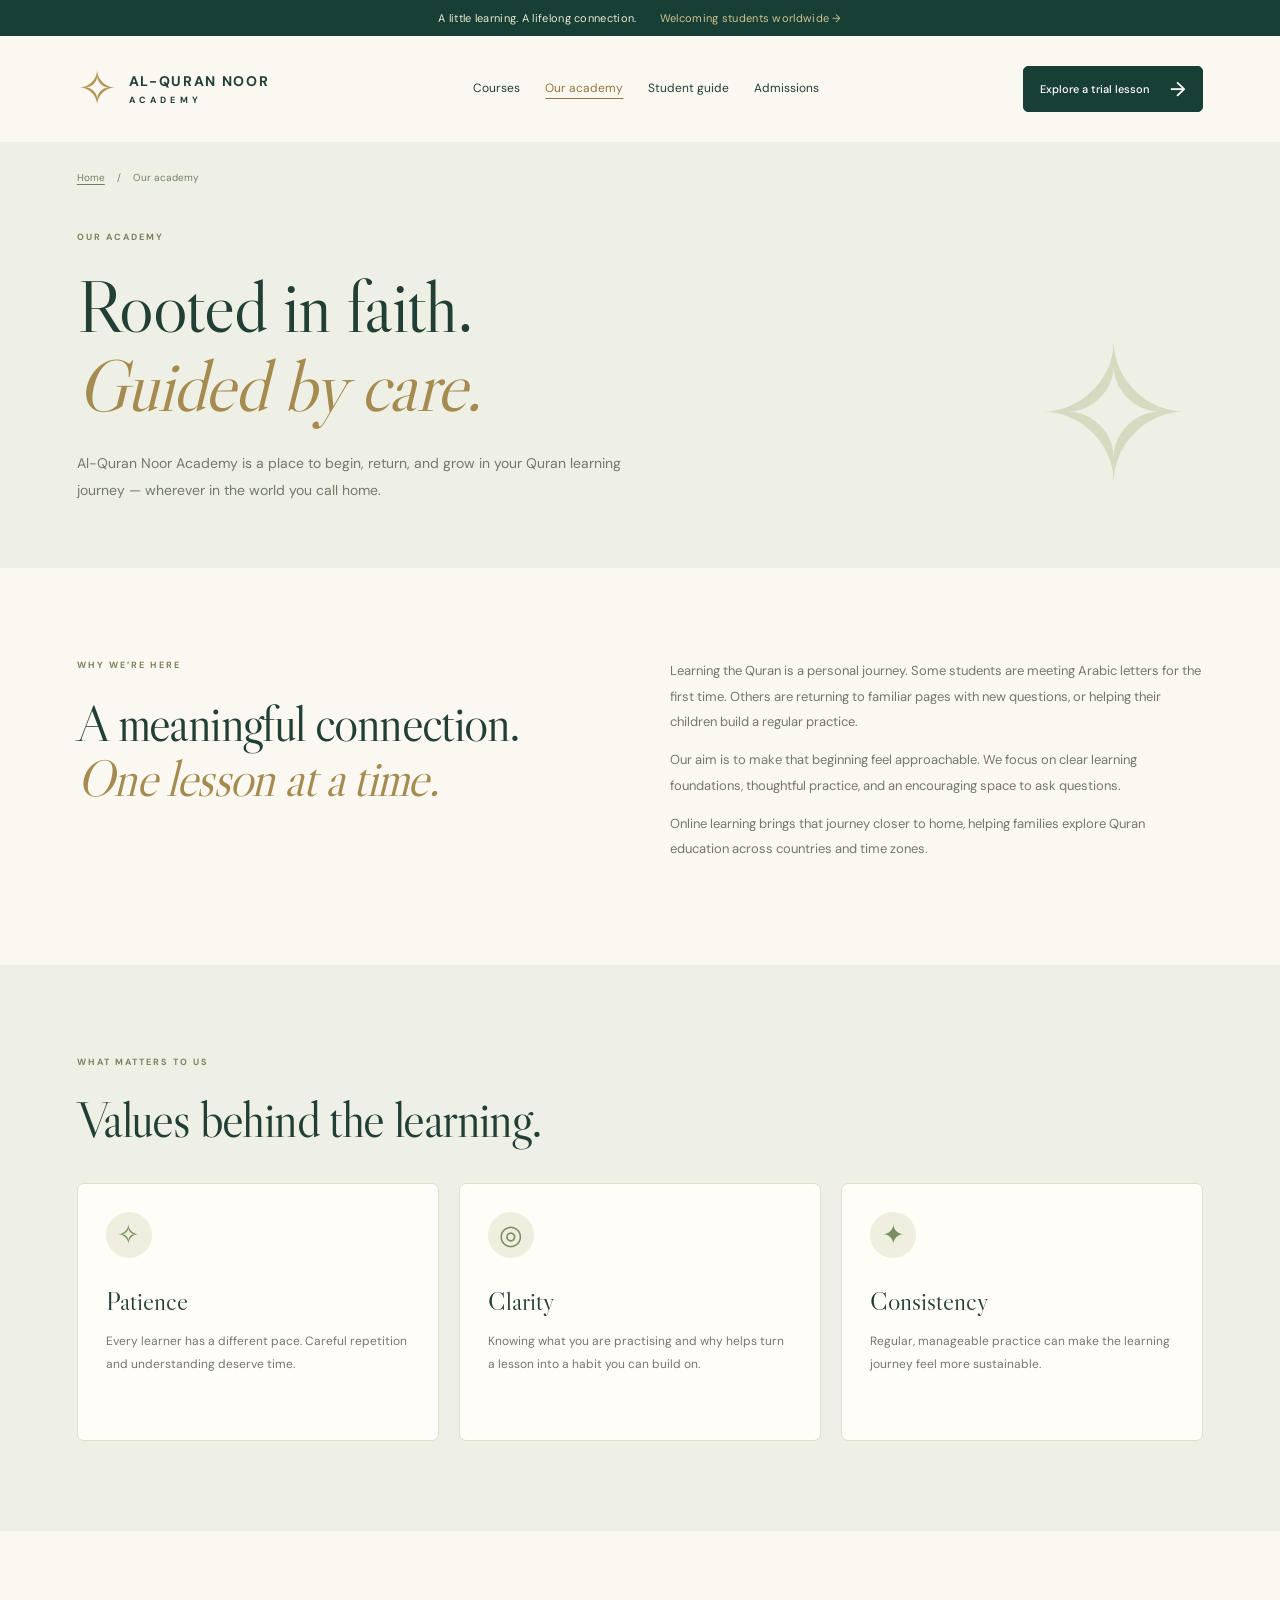
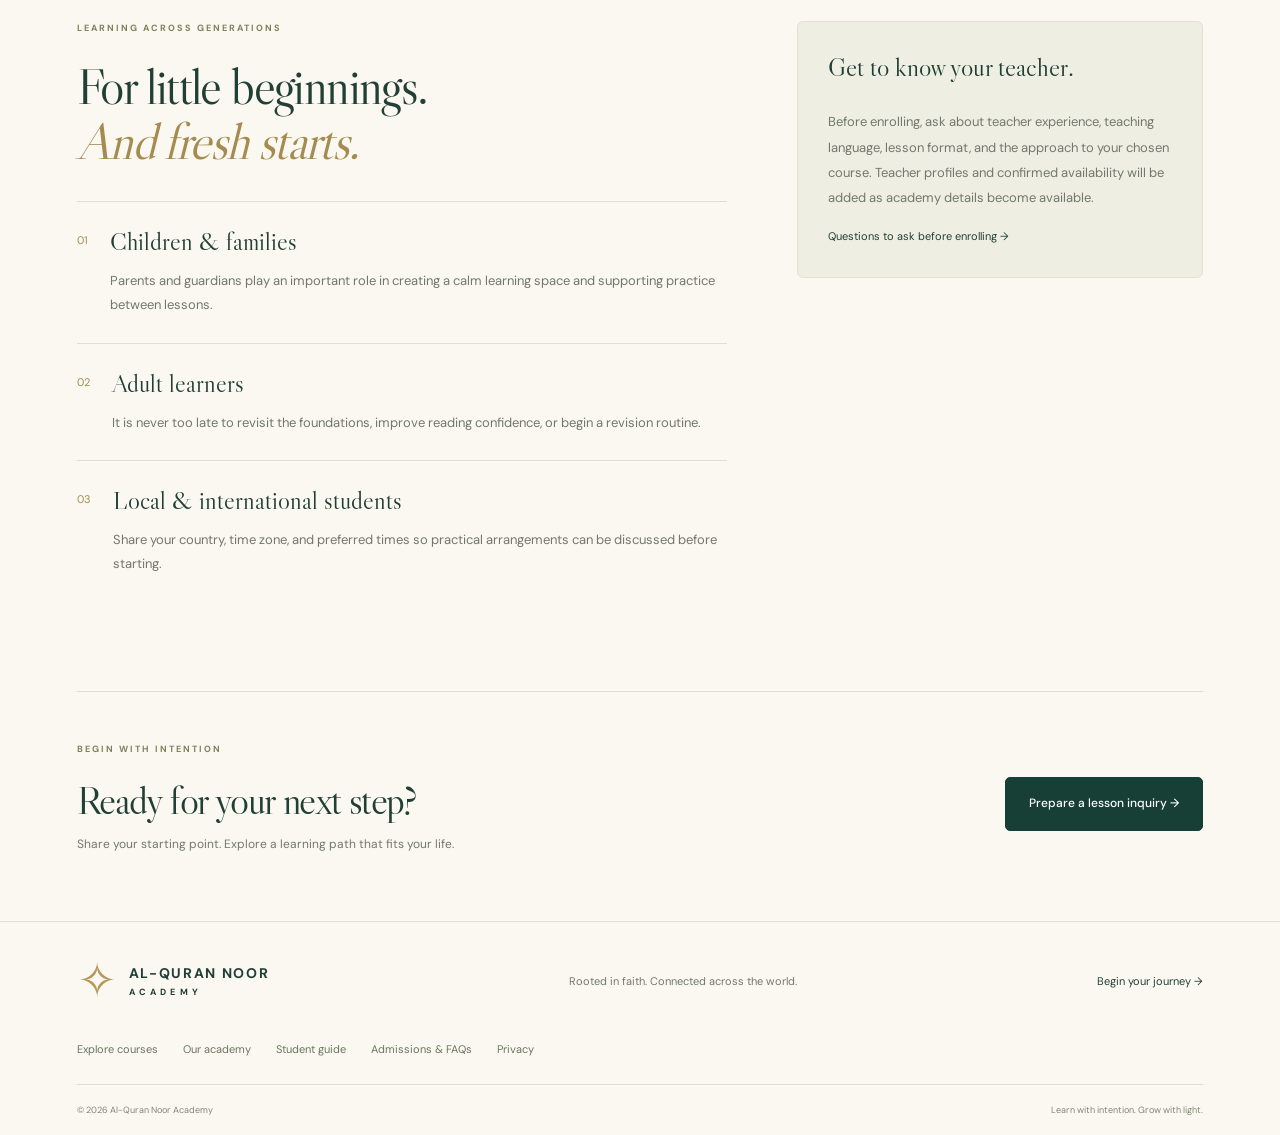
==== about.html @ 4bca0d00 "Expand academy website with course details, admissions, and student guides" ====
<!doctype html><html lang="en"><head><meta charset="utf-8"><meta name="viewport" content="width=device-width, initial-scale=1"><meta name="description" content="Learn about the purpose, values, and learning approach of Al-Quran Noor Academy for children and adult learners worldwide."><meta name="theme-color" content="#133e34"><title>About our academy | Al-Quran Noor Academy</title><link rel="icon" href="favicon.svg" type="image/svg+xml"><link rel="stylesheet" href="styles.css"><script src="app.js" defer></script></head><body><a class="skip-link" href="#main">Skip to content</a><div class="announcement">A little learning. A lifelong connection. <span>Welcoming students worldwide →</span></div><header class="header wrap"><a class="brand" href="index.html" aria-label="Al-Quran Noor Academy home"><span class="brand-icon">✧</span><span>AL-QURAN NOOR<small>ACADEMY</small></span></a><button class="menu-toggle" aria-expanded="false" aria-controls="navigation">Menu ☰</button><nav id="navigation" aria-label="Main navigation"><a href="courses.html">Courses</a><a aria-current="page" href="about.html">Our academy</a><a href="student-guide.html">Student guide</a><a href="admissions.html">Admissions</a></nav><a class="button small header-cta" href="admissions.html#trial">Explore a trial lesson <span>→</span></a></header><main id="main"><section class="page-hero"><div class="wrap"><div class="breadcrumb"><a href="index.html">Home</a><span>/</span>Our academy</div><p class="eyebrow">OUR ACADEMY</p><h1>Rooted in faith.<br><em>Guided by care.</em></h1><p class="page-intro">Al-Quran Noor Academy is a place to begin, return, and grow in your Quran learning journey — wherever in the world you call home.</p><span class="page-ornament" aria-hidden="true">✧</span></div></section><section class="wrap section about-story"><div><p class="eyebrow">WHY WE’RE HERE</p><h2>A meaningful connection.<br><em>One lesson at a time.</em></h2></div><div class="prose"><p>Learning the Quran is a personal journey. Some students are meeting Arabic letters for the first time. Others are returning to familiar pages with new questions, or helping their children build a regular practice.</p><p>Our aim is to make that beginning feel approachable. We focus on clear learning foundations, thoughtful practice, and an encouraging space to ask questions.</p><p>Online learning brings that journey closer to home, helping families explore Quran education across countries and time zones.</p></div></section><section class="soft-section"><div class="wrap section"><p class="eyebrow">WHAT MATTERS TO US</p><h2>Values behind the learning.</h2><div class="course-grid values-cards"><article class="course-card"><span class="course-icon">✧</span><h3>Patience</h3><p>Every learner has a different pace. Careful repetition and understanding deserve time.</p></article><article class="course-card"><span class="course-icon">◎</span><h3>Clarity</h3><p>Knowing what you are practising and why helps turn a lesson into a habit you can build on.</p></article><article class="course-card"><span class="course-icon">✦</span><h3>Consistency</h3><p>Regular, manageable practice can make the learning journey feel more sustainable.</p></article></div></div></section><section class="wrap section detail-layout"><div><p class="eyebrow">LEARNING ACROSS GENERATIONS</p><h2>For little beginnings.<br><em>And fresh starts.</em></h2><div class="module-list"><article class="module"><span>01</span><div><h3>Children & families</h3><p>Parents and guardians play an important role in creating a calm learning space and supporting practice between lessons.</p></div></article><article class="module"><span>02</span><div><h3>Adult learners</h3><p>It is never too late to revisit the foundations, improve reading confidence, or begin a revision routine.</p></div></article><article class="module"><span>03</span><div><h3>Local & international students</h3><p>Share your country, time zone, and preferred times so practical arrangements can be discussed before starting.</p></div></article></div></div><aside class="reading-panel"><h3>Get to know your teacher.</h3><p>Before enrolling, ask about teacher experience, teaching language, lesson format, and the approach to your chosen course. Teacher profiles and confirmed availability will be added as academy details become available.</p><a class="text-link" href="admissions.html">Questions to ask before enrolling →</a></aside></section><section class="wrap closing-cta"><div><p class="eyebrow">BEGIN WITH INTENTION</p><h2>Ready for your next step?</h2><p>Share your starting point. Explore a learning path that fits your life.</p></div><a class="button" href="admissions.html#trial">Prepare a lesson inquiry →</a></section></main><footer><div class="wrap footer-top"><a class="brand" href="index.html"><span class="brand-icon">✧</span><span>AL-QURAN NOOR<small>ACADEMY</small></span></a><p>Rooted in faith. Connected across the world.</p><a href="admissions.html#trial">Begin your journey →</a></div><div class="wrap footer-links"><a href="courses.html">Explore courses</a><a href="about.html">Our academy</a><a href="student-guide.html">Student guide</a><a href="admissions.html">Admissions & FAQs</a><a href="privacy.html">Privacy</a></div><div class="wrap footer-bottom"><span>© <span id="year">2026</span> Al-Quran Noor Academy</span><span>Learn with intention. Grow with light.</span></div></footer></body></html>
---- styles.css ----
@import url('https://fonts.googleapis.com/css2?family=DM+Sans:wght@400;500;600;700&family=Libre+Caslon+Display&display=swap');
:root{--green:#173f35;--deep:#10382e;--cream:#faf8f1;--gold:#b49759;--ink:#223f35;--muted:#72786d;--line:#dedfd3}*{box-sizing:border-box}html{scroll-behavior:smooth;scroll-padding-top:32px}body{margin:0;background:var(--cream);color:var(--ink);font-family:'DM Sans',Arial,sans-serif;font-size:14px;line-height:1.65}a{color:inherit;text-decoration:none}button,input,select,textarea{font:inherit}button,a,input,select,textarea{-webkit-tap-highlight-color:transparent}a:focus-visible,button:focus-visible,summary:focus-visible{outline:3px solid var(--gold);outline-offset:5px}.wrap{width:min(1200px,88%);margin:auto}.announcement{background:var(--green);color:#eee9d5;text-align:center;padding:9px 16px;font-size:11px;letter-spacing:.3px}.announcement span{margin-left:20px;color:#d2c390}.header{display:flex;align-items:center;justify-content:space-between;gap:25px;height:106px}.brand{display:flex;gap:10px;align-items:center;font-size:14px;letter-spacing:1.7px;font-weight:700;line-height:1.3;white-space:nowrap}.brand small{display:block;font-size:9px;letter-spacing:4.2px;margin-top:5px}.brand-icon{font-size:48px;font-weight:400;line-height:1;color:var(--gold)}nav{display:flex;gap:25px;font-size:12px}nav a:hover,.text-link:hover{color:#9c773b}.button{display:inline-flex;justify-content:space-between;align-items:center;gap:30px;background:var(--green);border:1px solid var(--green);color:white;padding:16px 23px;border-radius:5px;font-size:12px;font-weight:500;cursor:pointer;transition:background .2s,transform .2s}.button:hover{background:#2c5b49;transform:translateY(-2px)}.button span{font-size:20px;line-height:1}.button.small{font-size:11px;padding:12px 16px;gap:20px}.menu-toggle{display:none}.hero{display:grid;grid-template-columns:1.15fr 1fr;gap:55px;padding-top:48px;padding-bottom:75px;align-items:center}.eyebrow{font-size:9px;font-weight:700;letter-spacing:2px;margin:0 0 23px;color:#7e805d}.dot{display:inline-block;background:#a4af77;width:6px;height:6px;border-radius:50%;margin-right:7px}h1,h2{font-family:'Libre Caslon Display',Georgia,serif;font-weight:400;letter-spacing:-1.6px;line-height:1.08;margin:0}h1{font-size:clamp(48px,5.4vw,76px)}em{font-weight:400;color:#a58b50}h1 em,h2 em{font-style:italic}.intro{color:var(--muted);max-width:390px;margin:24px 0 28px;font-size:13px;line-height:1.9}.hero-actions{display:flex;gap:25px;align-items:center}.text-link{font-size:11px}.text-link span{margin-left:10px}.hero-note{display:flex;gap:12px;align-items:center;margin-top:35px;font-size:10px;color:var(--muted);line-height:1.8}.hero-note strong{font-weight:500;color:#58654e}.mini-icon{font-size:30px;color:#9aab7e}.hero-art{position:relative;isolation:isolate;height:540px;background:#e9eadd;border-radius:170px 170px 8px 8px;overflow:hidden;border:1px solid #dfe1d1}.art-grid{position:absolute;inset:0;background-image:linear-gradient(#a7b39b18 1px,transparent 1px),linear-gradient(90deg,#a7b39b18 1px,transparent 1px);background-size:35px 35px}.arch{position:absolute;inset:37px 37px 45px;background:radial-gradient(ellipse at 50% 35%,#f8efcc,#d3d9b7 75%);border-radius:160px 160px 0 0;border:1px solid #c0c8a5;box-shadow:0 0 0 10px #ffffff22}.sun{position:absolute;width:170px;height:170px;top:40px;left:50%;transform:translateX(-50%);border-radius:50%;background:#f8e8ac;box-shadow:0 0 60px #faf2c9}.arabic{position:absolute;top:65px;left:0;right:0;text-align:center;font:65px Georgia,serif;color:#536c43}.arabic-caption{position:absolute;top:163px;left:0;right:0;font-size:6px;letter-spacing:1.7px;text-align:center;color:#687454}.quran{position:absolute;bottom:8px;width:115%;left:-7.5%;z-index:2;filter:drop-shadow(0 16px 10px #3a48331f)}.pedestal{position:absolute;bottom:0;height:50px;left:15%;right:15%;border-radius:50% 50% 0 0;background:#b6bd92}.art-star{position:absolute;color:#8a9d71;font-size:49px}.star-one{top:48px;right:28px}.star-two{top:212px;left:13px;font-size:30px}.art-label{position:absolute;right:0;bottom:90px;padding:15px 22px;background:#faf8f1ed;box-shadow:0 6px 20px #29422e0a;font-size:10px;line-height:1.8;z-index:3}.art-label span{float:left;font-size:27px;margin-right:14px;color:#a18d53}.art-label strong{font-weight:500}.art-bottom{position:absolute;bottom:16px;left:25px;right:25px;font-size:6px;letter-spacing:1.2px;display:flex;justify-content:space-between;color:#7a866a}.values-strip{border-top:1px solid var(--line);border-bottom:1px solid var(--line);background:#f1f2e8}.values-strip .wrap{display:flex;justify-content:space-between;padding:20px 0;color:#647159;font-size:11px}.section{padding-top:90px;padding-bottom:90px}h2{font-size:clamp(38px,4vw,54px)}.section-heading{display:flex;justify-content:space-between;align-items:end;margin-bottom:36px}.section-heading>p{color:var(--muted);font-size:12px;margin-bottom:5px}.course-grid{display:grid;grid-template-columns:repeat(3,1fr);gap:20px}.course-card{border:1px solid var(--line);border-radius:7px;padding:28px;background:#fffdf7}.course-top{display:flex;justify-content:space-between;align-items:center;gap:8px}.course-icon{width:46px;height:46px;background:#eeefdf;color:#7a8e61;border-radius:50%;display:grid;place-items:center;font:27px Georgia,serif}.pill{font-size:7px;letter-spacing:1.2px;color:#87906e}h3{font-family:'Libre Caslon Display',Georgia,serif;font-size:26px;font-weight:400;line-height:1.2}.course-card h3{margin:28px 0 13px}.course-card>p{color:var(--muted);font-size:12px;line-height:1.9;min-height:70px}.course-bottom{border-top:1px solid var(--line);margin-top:25px;padding-top:18px;display:flex;justify-content:space-between;align-items:center;font-size:10px}.course-bottom a{display:grid;place-items:center;width:30px;height:30px;border:1px solid #d5d9c6;border-radius:50%;font-size:18px}.featured{background:var(--green);color:#fff9e7;border-color:var(--green)}.featured .course-icon{background:#ffffff12;color:#e1d198}.featured .pill,.featured>p{color:#bdcabc}.featured .course-bottom{border-color:#ffffff25}.featured .course-bottom a{border-color:#ffffff40}.approach{background:#eff0e5;padding:72px 0}.approach-grid{display:grid;grid-template-columns:1fr 1fr;gap:100px;align-items:center}.quote-art{background:#dfe4cd;min-height:470px;border-radius:160px 160px 5px 5px;text-align:center;padding:40px 20px;position:relative;border:1px solid #d0d7bd}.quote-star{font-size:55px;color:#8f9e71}.quote-art p{font:44px/1.15 'Libre Caslon Display',Georgia,serif;margin:23px 0}.quote-art em{color:#7c8d5a}.quote-rule{display:block;height:30px;width:1px;background:#9da97f;margin:20px auto}.quote-art small{font-size:8px;letter-spacing:2px;color:#7d8c63}.body-copy{color:var(--muted);font-size:12px;margin:25px 0}.approach-item{display:flex;gap:18px;margin-top:22px}.approach-item>span{font-size:10px;color:#a39461;padding-top:5px}.approach-item h3{font-size:21px;margin:0 0 6px}.approach-item p{font-size:11px;color:var(--muted);margin:0}.center-heading{text-align:center}.steps{display:grid;grid-template-columns:repeat(3,1fr);gap:60px;margin-top:50px;text-align:center}.steps article>span{display:inline-grid;place-items:center;border:1px solid #d8dbc8;background:#f0f1e4;border-radius:50%;width:45px;height:45px;font-size:11px;color:#82916b}.steps h3{font-size:25px;margin:20px 0 12px}.steps p{font-size:12px;color:var(--muted);max-width:270px;margin:auto}.trial-section{background:var(--deep);color:#f6f0db;padding:75px 0}.trial-grid{display:grid;grid-template-columns:1fr 1.1fr;gap:80px;align-items:center}.trial-grid .eyebrow{color:#b6c298}.trial-grid h2{font-size:64px}.trial-grid h2 em{color:#c4b47d}.trial-grid>div>p:not(.eyebrow){font-size:12px;color:#c0cbb8;margin-top:25px}.trial-decoration{font-size:30px;color:#b8ae74;display:flex;gap:30px;align-items:center;margin-top:20px}.trial-decoration span{font:90px Georgia,serif;color:#e0e4c7}form{background:#faf8f1;color:var(--ink);padding:30px;border-radius:7px}form h3{font-size:29px;margin:0 0 6px}.form-intro{font-size:10px;color:var(--muted);margin:0 0 22px}.form-row{display:grid;grid-template-columns:1fr 1fr;gap:14px}label{display:block;font-size:10px;font-weight:500;margin-bottom:15px}input,select,textarea{display:block;width:100%;margin-top:6px;border:1px solid #dcded1;border-radius:4px;background:#fffef9;color:var(--ink);padding:11px;font-size:11px;min-width:0}input:focus,select:focus,textarea:focus{outline:2px solid #a1b184;outline-offset:1px}textarea{resize:vertical}form>.button{width:100%}.form-note{font-size:9px;color:#798070;line-height:1.6;margin-bottom:0}#inquiry-result{border-top:1px solid var(--line);margin-top:20px;padding-top:12px}#inquiry-result p{font-size:11px}.result-actions{display:flex;gap:10px;margin-top:12px}.result-actions button{background:#e5e9d7;border:1px solid #c6cfb2;border-radius:4px;padding:8px 12px;color:var(--green);cursor:pointer;font-size:11px}.faq-grid{display:grid;grid-template-columns:1fr 1.3fr;gap:80px}.faq-list details{border-bottom:1px solid var(--line);padding:19px 0}.faq-list details:first-child{padding-top:0}summary{cursor:pointer;font-size:13px;list-style:none;display:flex;justify-content:space-between;gap:15px}summary::after{content:'+';color:#8c976f;font-size:18px}details[open] summary::after{content:'−'}summary::-webkit-details-marker{display:none}.faq-list p{font-size:12px;color:var(--muted);max-width:520px;margin:12px 0 0}footer{border-top:1px solid var(--line)}.footer-top{display:flex;justify-content:space-between;align-items:center;padding-top:35px;padding-bottom:35px}.footer-top p{color:var(--muted);font-size:11px}.footer-top>a:last-child{font-size:11px}.footer-bottom{border-top:1px solid var(--line);display:flex;justify-content:space-between;padding-top:18px;padding-bottom:18px;font-size:9px;color:#818674}@media(min-width:1500px){.hero{gap:100px}}@media(max-width:1000px){nav{gap:14px}.header-cta{display:none}.hero{gap:30px}.hero-art{height:480px}.hero-actions{gap:15px}.hero-actions .button{padding:14px;gap:15px}.approach-grid,.trial-grid,.faq-grid{gap:45px}.course-card{padding:22px}.pill{font-size:6px}.trial-grid h2{font-size:55px}.footer-top p{max-width:180px;text-align:center}}@media(max-width:700px){.wrap{width:88%}.announcement{font-size:9px}.announcement span{display:none}.header{height:85px;position:relative}.brand{font-size:12px}.brand-icon{font-size:38px}.menu-toggle{display:block;background:transparent;border:1px solid #ced4bd;border-radius:4px;color:var(--green);padding:7px 10px;font-size:11px}nav{display:none;position:absolute;top:76px;left:0;right:0;z-index:5;background:var(--cream);padding:20px;box-shadow:0 10px 20px #173f3515;border:1px solid var(--line);border-radius:5px}nav.open{display:flex;flex-direction:column;gap:18px}.hero{grid-template-columns:1fr;padding-top:25px;padding-bottom:40px;gap:35px}h1{font-size:55px}.eyebrow{font-size:8px;margin-bottom:19px}.intro{font-size:12px}.hero-art{height:460px;width:min(100%,420px);justify-self:center}.hero-note{margin-top:25px}.hero-actions{gap:20px}.hero-actions .button{font-size:10px;padding:15px}.text-link{font-size:10px}.values-strip .wrap{display:grid;grid-template-columns:1fr 1fr;gap:14px;font-size:9px;padding:20px 0}.section{padding-top:55px;padding-bottom:55px}.section-heading{display:block}.section-heading>p{margin-top:20px}.course-grid{grid-template-columns:1fr;gap:16px}.course-card{padding:25px}.pill{font-size:8px}.course-card h3{margin-top:20px}.course-card>p{min-height:0}.course-bottom{margin-top:20px}.approach{padding:45px 0}.approach-grid,.trial-grid,.faq-grid{grid-template-columns:1fr;gap:35px}.quote-art{min-height:390px;max-width:420px;width:100%;margin:auto;padding:28px 15px}.quote-art p{font-size:40px;margin:15px 0}.quote-star{font-size:40px}.steps{grid-template-columns:1fr;gap:35px;margin-top:35px}.steps h3{margin:12px 0 8px}.steps p{max-width:300px}.trial-section{padding:50px 0}.trial-grid h2{font-size:54px}.trial-decoration{display:none}form{padding:24px}.form-row{grid-template-columns:1fr;gap:0}.faq-grid h2{font-size:43px}.footer-top{align-items:start;gap:20px;flex-wrap:wrap}.footer-top p{display:none}.footer-bottom{gap:15px;font-size:8px}.hero-art .arch{inset:30px 30px 40px}.arabic-caption{font-size:5px}.art-bottom{font-size:5px}.art-label{bottom:70px}h2{font-size:43px}}@media(prefers-reduced-motion:reduce){html{scroll-behavior:auto}*{transition:none!important}}
/* Explore pages */
[aria-current=page]{color:#94773e;text-decoration:underline;text-underline-offset:6px}.skip-link{position:absolute;left:12px;top:-100px;z-index:20;background:var(--green);color:white;padding:12px}.skip-link:focus{top:12px}.page-hero{background:#eff0e5;padding:28px 0 65px;position:relative;overflow:hidden}.page-hero .wrap{position:relative}.breadcrumb{display:flex;gap:12px;color:#728066;font-size:10px;margin-bottom:43px}.breadcrumb a{text-decoration:underline;text-underline-offset:3px}.page-hero h1{font-size:clamp(48px,5.7vw,76px);max-width:900px}.page-intro{max-width:590px;color:var(--muted);font-size:14px;line-height:1.9;margin:25px 0 0}.page-ornament{position:absolute;right:10px;top:90px;font-size:190px;color:#b3bc9270;pointer-events:none}.explore-card{display:block;padding:30px;background:#eeefe3;border-radius:6px;border:1px solid #e0e2d3;transition:transform .2s,border-color .2s}.explore-card:hover{transform:translateY(-4px);border-color:#a7b48d}.explore-card h3{margin:20px 0 12px}.explore-card p{font-size:12px;color:var(--muted);margin-bottom:24px}.footer-links{display:flex;flex-wrap:wrap;gap:25px;padding-bottom:25px;font-size:11px;color:#69765d}.reading-panel{background:#eeefe2;padding:30px;border:1px solid #e0e3d3;border-radius:6px;margin-top:40px}.reading-panel h2{font-size:40px}.reading-panel h3{margin-top:0}.reading-panel p,.prose p{color:var(--muted);line-height:1.95;font-size:13px}.closing-cta{border-top:1px solid var(--line);display:flex;justify-content:space-between;gap:30px;align-items:center;padding-top:50px;padding-bottom:55px}.closing-cta h2{font-size:40px}.closing-cta p:not(.eyebrow){font-size:12px;color:var(--muted)}.closing-cta .button{flex-shrink:0}.detail-layout{display:grid;grid-template-columns:1.6fr 1fr;gap:70px;align-items:start}.module-list{margin-top:32px}.module{display:flex;gap:22px;border-top:1px solid var(--line);padding:25px 0}.module>span{font-size:11px;color:#a48c53;padding-top:4px}.module h3{font-size:25px;margin:0 0 12px}.module p{font-size:13px;color:var(--muted);line-height:1.85;margin:0}.course-sidebar{background:var(--green);color:#f8f3e1;padding:30px;border-radius:7px}.course-sidebar .course-icon{background:#ffffff15;color:#d4c48c}.course-sidebar h4{font-size:10px;text-transform:uppercase;letter-spacing:1.5px;color:#c6cda9;margin:26px 0 8px}.course-sidebar p{font-size:12px;color:#ced6c5;line-height:1.9}.course-sidebar .button{background:#e3dab7;color:var(--green);border-color:#e3dab7;width:100%;margin:20px 0;justify-content:center;gap:8px}.course-sidebar .text-link{display:block;text-align:center}.content-note{font-size:11px;color:var(--muted);margin-top:25px}.related-course{border-top:1px solid var(--line);padding-top:30px;padding-bottom:40px}.related-course h3{margin:10px 0}.about-story{display:grid;grid-template-columns:1fr 1fr;gap:60px}.about-story .prose p:first-child{margin-top:0}.soft-section{background:#eff0e5}.values-cards{margin-top:35px}.detail-layout>.reading-panel{margin-top:0}.guide-layout{display:grid;grid-template-columns:240px 1fr;gap:70px;align-items:start}.guide-nav{position:sticky;top:30px;border:1px solid var(--line);padding:25px;border-radius:6px}.guide-nav a{display:block;padding:12px 0;border-top:1px solid var(--line);font-size:11px}.guide-content article{margin-bottom:55px;scroll-margin-top:35px}.guide-content h2{font-size:42px;margin-bottom:25px}.guide-content p,.editorial-list{font-size:13px;color:var(--muted);line-height:1.95}.editorial-list{padding-left:20px}.editorial-list li{padding:7px 0}.tip{background:#eeefe2;border-left:3px solid #a4b181;padding:20px 24px;margin-top:25px}.tip strong{font-weight:500;font-size:13px}.tip p{margin:8px 0 0}.lesson-checklist{border:1px solid var(--line);border-radius:6px;padding:10px 22px;margin-top:25px}.lesson-checklist label{display:flex;align-items:center;gap:12px;font-size:12px;font-weight:400;margin:0;padding:14px 0;border-bottom:1px solid var(--line);cursor:pointer}.lesson-checklist label:last-child{border-bottom:0}.lesson-checklist input{width:17px;height:17px;margin:0;accent-color:var(--green);flex-shrink:0}.two-columns{display:grid;grid-template-columns:1fr 1fr;gap:25px;font-size:12px;color:var(--muted)}.two-columns ul{padding-left:20px;margin:0}.two-columns li{margin:12px 0}.narrow{max-width:790px}.prose h3{margin-top:35px}.steps .text-link{display:inline-block;margin-top:15px}@media(max-width:1000px){.detail-layout{gap:35px}.guide-layout{grid-template-columns:200px 1fr;gap:35px}.page-ornament{font-size:130px;right:0;opacity:.5}.page-intro{max-width:75%}}@media(max-width:700px){.page-hero{padding-bottom:40px}.breadcrumb{margin-bottom:30px}.page-hero h1{font-size:49px}.page-intro{max-width:100%;font-size:12px}.page-ornament{display:none}.detail-layout,.about-story,.guide-layout{grid-template-columns:1fr;gap:30px}.course-sidebar{order:-1}.closing-cta{display:block;padding-top:35px;padding-bottom:40px}.closing-cta h2{font-size:35px}.closing-cta .button{margin-top:15px}.guide-nav{position:static}.guide-content h2{font-size:37px}.two-columns{grid-template-columns:1fr;gap:0}.reading-panel{padding:23px}.reading-panel h2{font-size:35px}.footer-links{gap:13px 20px;font-size:10px}.guide-content article{margin-bottom:40px}}
.course-bottom a.text-link{display:inline-block;width:auto;height:auto;border:0;border-radius:0;font-size:11px;line-height:1.7}.course-bottom a.text-link:hover{text-decoration:underline;text-underline-offset:4px}
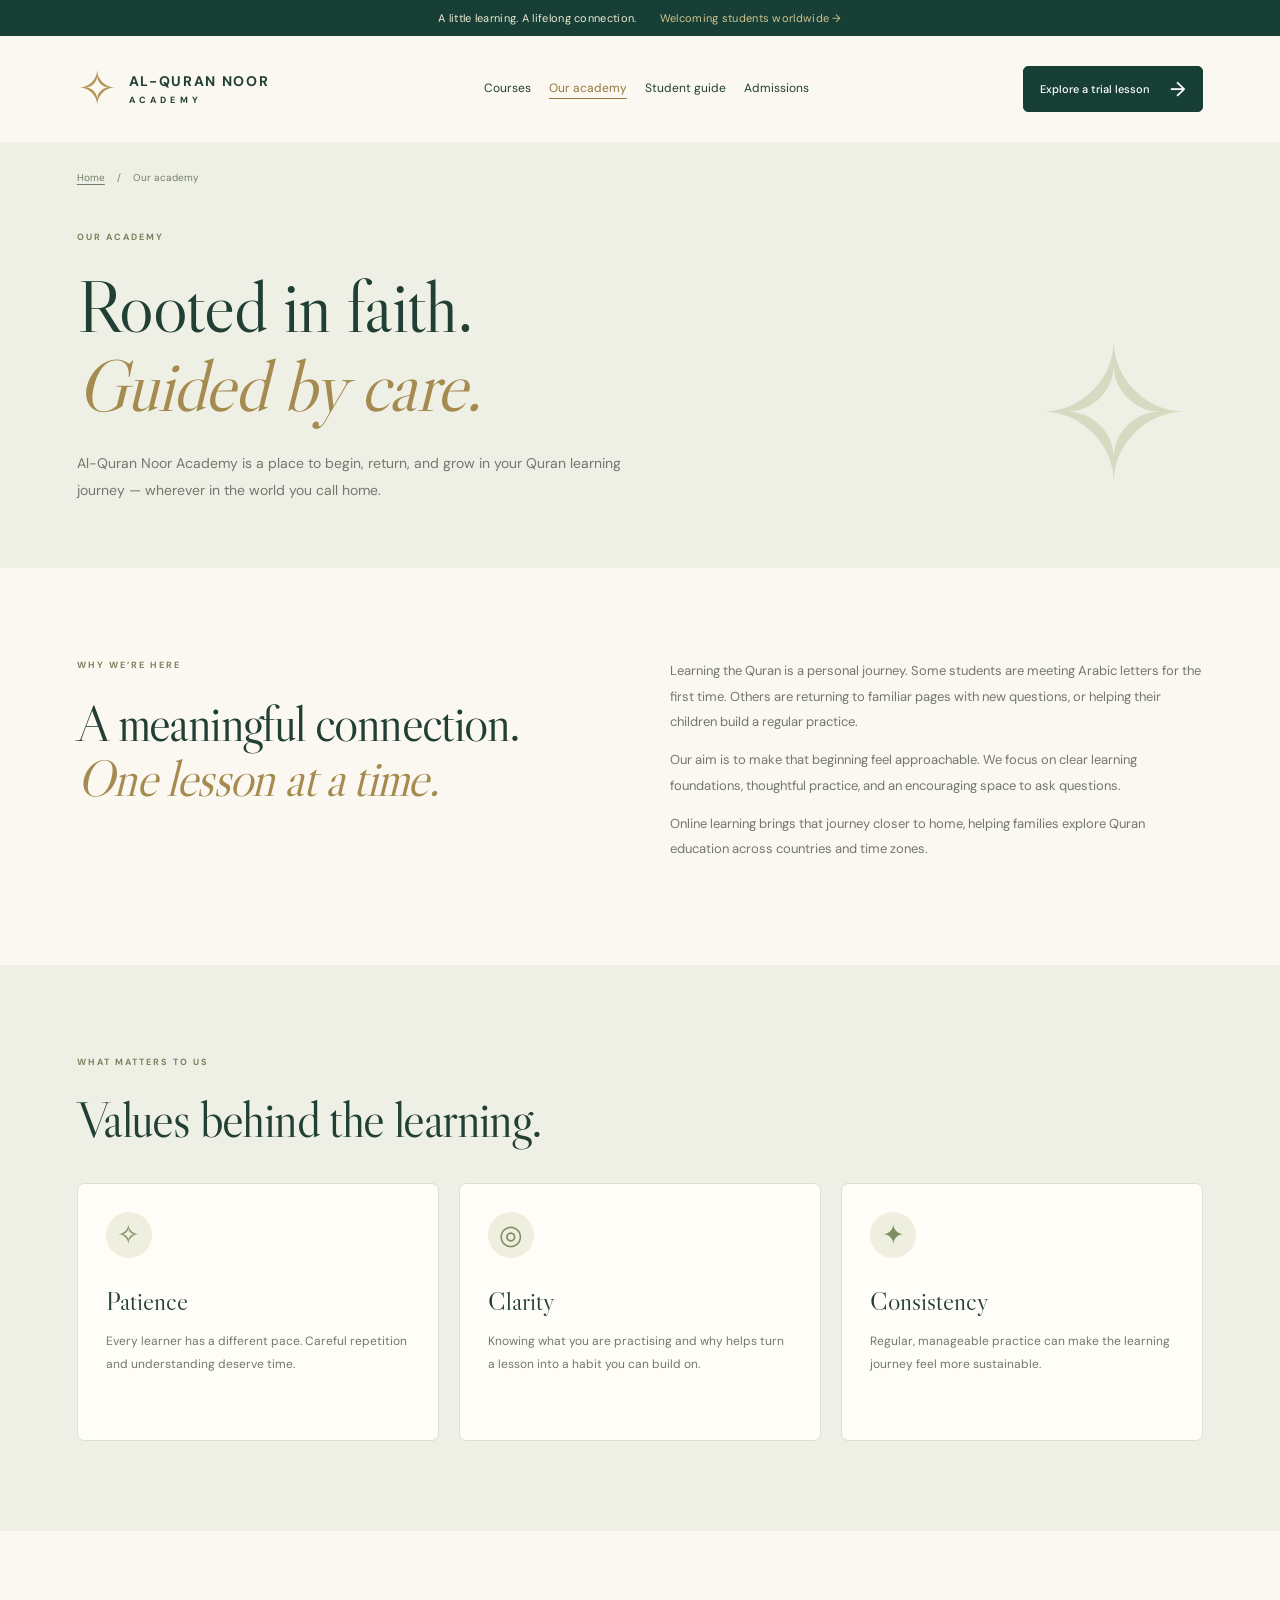
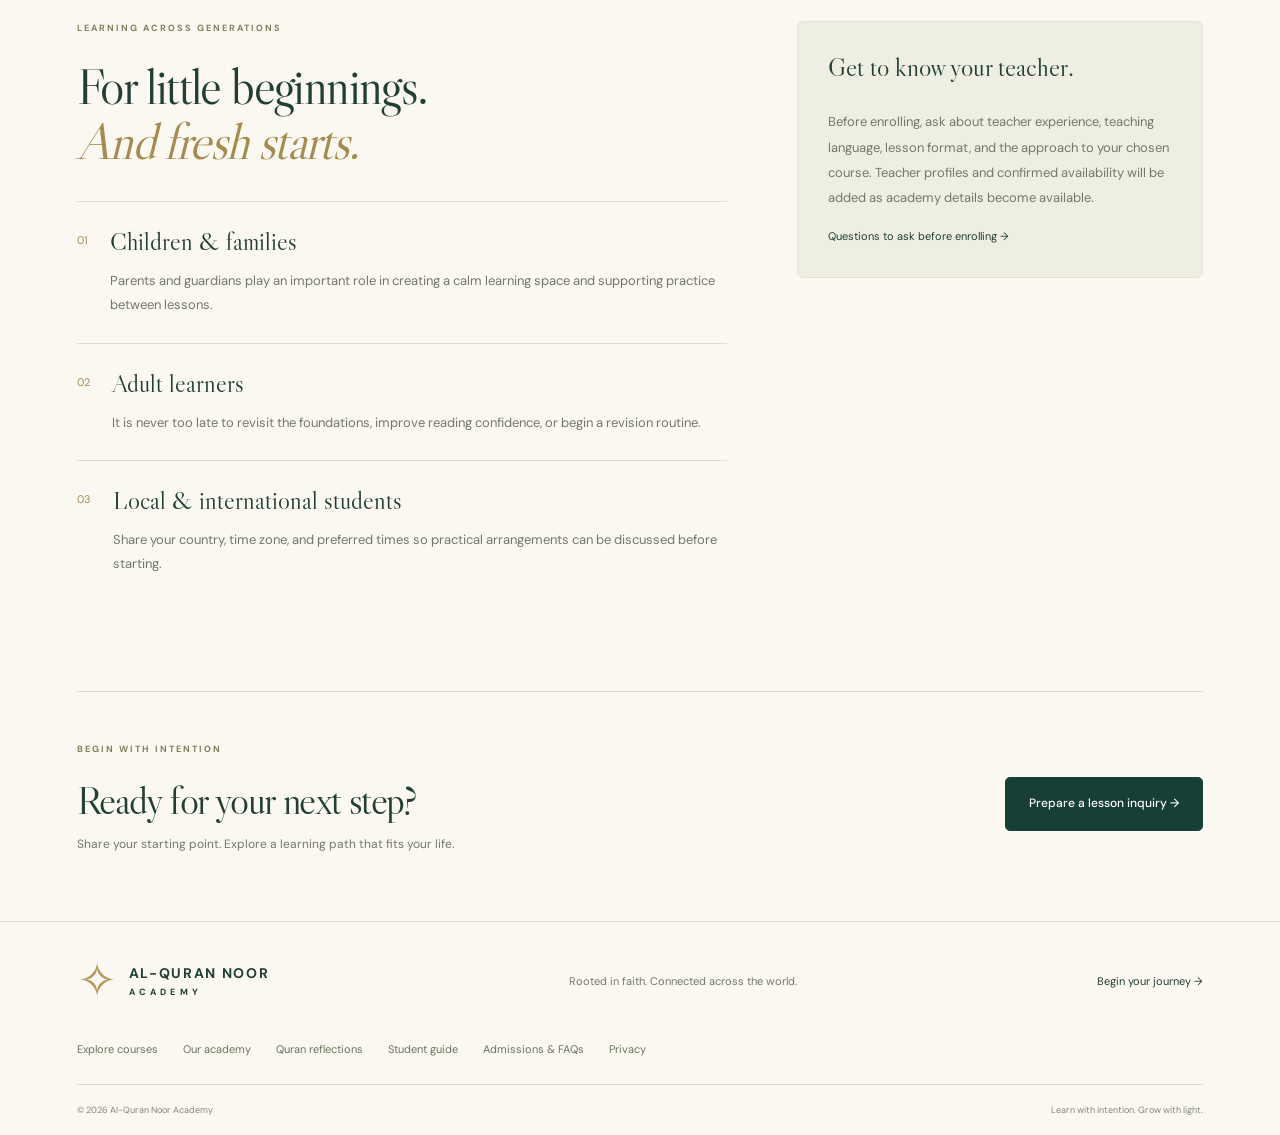
==== commit b5fb7d7b: "Make Quran reflections discoverable and refresh cached assets" ====
--- a/about.html
+++ b/about.html
@@ -1 +1 @@
-<!doctype html><html lang="en"><head><meta charset="utf-8"><meta name="viewport" content="width=device-width, initial-scale=1"><meta name="description" content="Learn about the purpose, values, and learning approach of Al-Quran Noor Academy for children and adult learners worldwide."><meta name="theme-color" content="#133e34"><title>About our academy | Al-Quran Noor Academy</title><link rel="icon" href="favicon.svg" type="image/svg+xml"><link rel="stylesheet" href="styles.css"><script src="app.js" defer></script></head><body><a class="skip-link" href="#main">Skip to content</a><div class="announcement">A little learning. A lifelong connection. <span>Welcoming students worldwide →</span></div><header class="header wrap"><a class="brand" href="index.html" aria-label="Al-Quran Noor Academy home"><span class="brand-icon">✧</span><span>AL-QURAN NOOR<small>ACADEMY</small></span></a><button class="menu-toggle" aria-expanded="false" aria-controls="navigation">Menu ☰</button><nav id="navigation" aria-label="Main navigation"><a href="courses.html">Courses</a><a aria-current="page" href="about.html">Our academy</a><a href="student-guide.html">Student guide</a><a href="admissions.html">Admissions</a></nav><a class="button small header-cta" href="admissions.html#trial">Explore a trial lesson <span>→</span></a></header><main id="main"><section class="page-hero"><div class="wrap"><div class="breadcrumb"><a href="index.html">Home</a><span>/</span>Our academy</div><p class="eyebrow">OUR ACADEMY</p><h1>Rooted in faith.<br><em>Guided by care.</em></h1><p class="page-intro">Al-Quran Noor Academy is a place to begin, return, and grow in your Quran learning journey — wherever in the world you call home.</p><span class="page-ornament" aria-hidden="true">✧</span></div></section><section class="wrap section about-story"><div><p class="eyebrow">WHY WE’RE HERE</p><h2>A meaningful connection.<br><em>One lesson at a time.</em></h2></div><div class="prose"><p>Learning the Quran is a personal journey. Some students are meeting Arabic letters for the first time. Others are returning to familiar pages with new questions, or helping their children build a regular practice.</p><p>Our aim is to make that beginning feel approachable. We focus on clear learning foundations, thoughtful practice, and an encouraging space to ask questions.</p><p>Online learning brings that journey closer to home, helping families explore Quran education across countries and time zones.</p></div></section><section class="soft-section"><div class="wrap section"><p class="eyebrow">WHAT MATTERS TO US</p><h2>Values behind the learning.</h2><div class="course-grid values-cards"><article class="course-card"><span class="course-icon">✧</span><h3>Patience</h3><p>Every learner has a different pace. Careful repetition and understanding deserve time.</p></article><article class="course-card"><span class="course-icon">◎</span><h3>Clarity</h3><p>Knowing what you are practising and why helps turn a lesson into a habit you can build on.</p></article><article class="course-card"><span class="course-icon">✦</span><h3>Consistency</h3><p>Regular, manageable practice can make the learning journey feel more sustainable.</p></article></div></div></section><section class="wrap section detail-layout"><div><p class="eyebrow">LEARNING ACROSS GENERATIONS</p><h2>For little beginnings.<br><em>And fresh starts.</em></h2><div class="module-list"><article class="module"><span>01</span><div><h3>Children & families</h3><p>Parents and guardians play an important role in creating a calm learning space and supporting practice between lessons.</p></div></article><article class="module"><span>02</span><div><h3>Adult learners</h3><p>It is never too late to revisit the foundations, improve reading confidence, or begin a revision routine.</p></div></article><article class="module"><span>03</span><div><h3>Local & international students</h3><p>Share your country, time zone, and preferred times so practical arrangements can be discussed before starting.</p></div></article></div></div><aside class="reading-panel"><h3>Get to know your teacher.</h3><p>Before enrolling, ask about teacher experience, teaching language, lesson format, and the approach to your chosen course. Teacher profiles and confirmed availability will be added as academy details become available.</p><a class="text-link" href="admissions.html">Questions to ask before enrolling →</a></aside></section><section class="wrap closing-cta"><div><p class="eyebrow">BEGIN WITH INTENTION</p><h2>Ready for your next step?</h2><p>Share your starting point. Explore a learning path that fits your life.</p></div><a class="button" href="admissions.html#trial">Prepare a lesson inquiry →</a></section></main><footer><div class="wrap footer-top"><a class="brand" href="index.html"><span class="brand-icon">✧</span><span>AL-QURAN NOOR<small>ACADEMY</small></span></a><p>Rooted in faith. Connected across the world.</p><a href="admissions.html#trial">Begin your journey →</a></div><div class="wrap footer-links"><a href="courses.html">Explore courses</a><a href="about.html">Our academy</a><a href="student-guide.html">Student guide</a><a href="admissions.html">Admissions & FAQs</a><a href="privacy.html">Privacy</a></div><div class="wrap footer-bottom"><span>© <span id="year">2026</span> Al-Quran Noor Academy</span><span>Learn with intention. Grow with light.</span></div></footer></body></html>+<!doctype html><html lang="en"><head><meta charset="utf-8"><meta name="viewport" content="width=device-width, initial-scale=1"><meta name="description" content="Learn about the purpose, values, and learning approach of Al-Quran Noor Academy for children and adult learners worldwide."><meta name="theme-color" content="#133e34"><title>About our academy | Al-Quran Noor Academy</title><link rel="icon" href="favicon.svg" type="image/svg+xml"><link rel="stylesheet" href="styles.css?v=20261018-2"><script src="app.js?v=20261018-2" defer></script></head><body><a class="skip-link" href="#main">Skip to content</a><div class="announcement">A little learning. A lifelong connection. <span>Welcoming students worldwide →</span></div><header class="header wrap"><a class="brand" href="index.html" aria-label="Al-Quran Noor Academy home"><span class="brand-icon">✧</span><span>AL-QURAN NOOR<small>ACADEMY</small></span></a><button class="menu-toggle" aria-expanded="false" aria-controls="navigation">Menu ☰</button><nav id="navigation" aria-label="Main navigation"><a href="courses.html">Courses</a><a aria-current="page" href="about.html">Our academy</a><a href="student-guide.html">Student guide</a><a href="admissions.html">Admissions</a></nav><a class="button small header-cta" href="admissions.html#trial">Explore a trial lesson <span>→</span></a></header><main id="main"><section class="page-hero"><div class="wrap"><div class="breadcrumb"><a href="index.html">Home</a><span>/</span>Our academy</div><p class="eyebrow">OUR ACADEMY</p><h1>Rooted in faith.<br><em>Guided by care.</em></h1><p class="page-intro">Al-Quran Noor Academy is a place to begin, return, and grow in your Quran learning journey — wherever in the world you call home.</p><span class="page-ornament" aria-hidden="true">✧</span></div></section><section class="wrap section about-story"><div><p class="eyebrow">WHY WE’RE HERE</p><h2>A meaningful connection.<br><em>One lesson at a time.</em></h2></div><div class="prose"><p>Learning the Quran is a personal journey. Some students are meeting Arabic letters for the first time. Others are returning to familiar pages with new questions, or helping their children build a regular practice.</p><p>Our aim is to make that beginning feel approachable. We focus on clear learning foundations, thoughtful practice, and an encouraging space to ask questions.</p><p>Online learning brings that journey closer to home, helping families explore Quran education across countries and time zones.</p></div></section><section class="soft-section"><div class="wrap section"><p class="eyebrow">WHAT MATTERS TO US</p><h2>Values behind the learning.</h2><div class="course-grid values-cards"><article class="course-card"><span class="course-icon">✧</span><h3>Patience</h3><p>Every learner has a different pace. Careful repetition and understanding deserve time.</p></article><article class="course-card"><span class="course-icon">◎</span><h3>Clarity</h3><p>Knowing what you are practising and why helps turn a lesson into a habit you can build on.</p></article><article class="course-card"><span class="course-icon">✦</span><h3>Consistency</h3><p>Regular, manageable practice can make the learning journey feel more sustainable.</p></article></div></div></section><section class="wrap section detail-layout"><div><p class="eyebrow">LEARNING ACROSS GENERATIONS</p><h2>For little beginnings.<br><em>And fresh starts.</em></h2><div class="module-list"><article class="module"><span>01</span><div><h3>Children & families</h3><p>Parents and guardians play an important role in creating a calm learning space and supporting practice between lessons.</p></div></article><article class="module"><span>02</span><div><h3>Adult learners</h3><p>It is never too late to revisit the foundations, improve reading confidence, or begin a revision routine.</p></div></article><article class="module"><span>03</span><div><h3>Local & international students</h3><p>Share your country, time zone, and preferred times so practical arrangements can be discussed before starting.</p></div></article></div></div><aside class="reading-panel"><h3>Get to know your teacher.</h3><p>Before enrolling, ask about teacher experience, teaching language, lesson format, and the approach to your chosen course. Teacher profiles and confirmed availability will be added as academy details become available.</p><a class="text-link" href="admissions.html">Questions to ask before enrolling →</a></aside></section><section class="wrap closing-cta"><div><p class="eyebrow">BEGIN WITH INTENTION</p><h2>Ready for your next step?</h2><p>Share your starting point. Explore a learning path that fits your life.</p></div><a class="button" href="admissions.html#trial">Prepare a lesson inquiry →</a></section></main><footer><div class="wrap footer-top"><a class="brand" href="index.html"><span class="brand-icon">✧</span><span>AL-QURAN NOOR<small>ACADEMY</small></span></a><p>Rooted in faith. Connected across the world.</p><a href="admissions.html#trial">Begin your journey →</a></div><div class="wrap footer-links"><a href="courses.html">Explore courses</a><a href="about.html">Our academy</a><a href="index.html#reflections">Quran reflections</a><a href="student-guide.html">Student guide</a><a href="admissions.html">Admissions & FAQs</a><a href="privacy.html">Privacy</a></div><div class="wrap footer-bottom"><span>© <span id="year">2026</span> Al-Quran Noor Academy</span><span>Learn with intention. Grow with light.</span></div></footer></body></html>
--- a/styles.css
+++ b/styles.css
@@ -3,3 +3,6 @@
 /* Explore pages */
 [aria-current=page]{color:#94773e;text-decoration:underline;text-underline-offset:6px}.skip-link{position:absolute;left:12px;top:-100px;z-index:20;background:var(--green);color:white;padding:12px}.skip-link:focus{top:12px}.page-hero{background:#eff0e5;padding:28px 0 65px;position:relative;overflow:hidden}.page-hero .wrap{position:relative}.breadcrumb{display:flex;gap:12px;color:#728066;font-size:10px;margin-bottom:43px}.breadcrumb a{text-decoration:underline;text-underline-offset:3px}.page-hero h1{font-size:clamp(48px,5.7vw,76px);max-width:900px}.page-intro{max-width:590px;color:var(--muted);font-size:14px;line-height:1.9;margin:25px 0 0}.page-ornament{position:absolute;right:10px;top:90px;font-size:190px;color:#b3bc9270;pointer-events:none}.explore-card{display:block;padding:30px;background:#eeefe3;border-radius:6px;border:1px solid #e0e2d3;transition:transform .2s,border-color .2s}.explore-card:hover{transform:translateY(-4px);border-color:#a7b48d}.explore-card h3{margin:20px 0 12px}.explore-card p{font-size:12px;color:var(--muted);margin-bottom:24px}.footer-links{display:flex;flex-wrap:wrap;gap:25px;padding-bottom:25px;font-size:11px;color:#69765d}.reading-panel{background:#eeefe2;padding:30px;border:1px solid #e0e3d3;border-radius:6px;margin-top:40px}.reading-panel h2{font-size:40px}.reading-panel h3{margin-top:0}.reading-panel p,.prose p{color:var(--muted);line-height:1.95;font-size:13px}.closing-cta{border-top:1px solid var(--line);display:flex;justify-content:space-between;gap:30px;align-items:center;padding-top:50px;padding-bottom:55px}.closing-cta h2{font-size:40px}.closing-cta p:not(.eyebrow){font-size:12px;color:var(--muted)}.closing-cta .button{flex-shrink:0}.detail-layout{display:grid;grid-template-columns:1.6fr 1fr;gap:70px;align-items:start}.module-list{margin-top:32px}.module{display:flex;gap:22px;border-top:1px solid var(--line);padding:25px 0}.module>span{font-size:11px;color:#a48c53;padding-top:4px}.module h3{font-size:25px;margin:0 0 12px}.module p{font-size:13px;color:var(--muted);line-height:1.85;margin:0}.course-sidebar{background:var(--green);color:#f8f3e1;padding:30px;border-radius:7px}.course-sidebar .course-icon{background:#ffffff15;color:#d4c48c}.course-sidebar h4{font-size:10px;text-transform:uppercase;letter-spacing:1.5px;color:#c6cda9;margin:26px 0 8px}.course-sidebar p{font-size:12px;color:#ced6c5;line-height:1.9}.course-sidebar .button{background:#e3dab7;color:var(--green);border-color:#e3dab7;width:100%;margin:20px 0;justify-content:center;gap:8px}.course-sidebar .text-link{display:block;text-align:center}.content-note{font-size:11px;color:var(--muted);margin-top:25px}.related-course{border-top:1px solid var(--line);padding-top:30px;padding-bottom:40px}.related-course h3{margin:10px 0}.about-story{display:grid;grid-template-columns:1fr 1fr;gap:60px}.about-story .prose p:first-child{margin-top:0}.soft-section{background:#eff0e5}.values-cards{margin-top:35px}.detail-layout>.reading-panel{margin-top:0}.guide-layout{display:grid;grid-template-columns:240px 1fr;gap:70px;align-items:start}.guide-nav{position:sticky;top:30px;border:1px solid var(--line);padding:25px;border-radius:6px}.guide-nav a{display:block;padding:12px 0;border-top:1px solid var(--line);font-size:11px}.guide-content article{margin-bottom:55px;scroll-margin-top:35px}.guide-content h2{font-size:42px;margin-bottom:25px}.guide-content p,.editorial-list{font-size:13px;color:var(--muted);line-height:1.95}.editorial-list{padding-left:20px}.editorial-list li{padding:7px 0}.tip{background:#eeefe2;border-left:3px solid #a4b181;padding:20px 24px;margin-top:25px}.tip strong{font-weight:500;font-size:13px}.tip p{margin:8px 0 0}.lesson-checklist{border:1px solid var(--line);border-radius:6px;padding:10px 22px;margin-top:25px}.lesson-checklist label{display:flex;align-items:center;gap:12px;font-size:12px;font-weight:400;margin:0;padding:14px 0;border-bottom:1px solid var(--line);cursor:pointer}.lesson-checklist label:last-child{border-bottom:0}.lesson-checklist input{width:17px;height:17px;margin:0;accent-color:var(--green);flex-shrink:0}.two-columns{display:grid;grid-template-columns:1fr 1fr;gap:25px;font-size:12px;color:var(--muted)}.two-columns ul{padding-left:20px;margin:0}.two-columns li{margin:12px 0}.narrow{max-width:790px}.prose h3{margin-top:35px}.steps .text-link{display:inline-block;margin-top:15px}@media(max-width:1000px){.detail-layout{gap:35px}.guide-layout{grid-template-columns:200px 1fr;gap:35px}.page-ornament{font-size:130px;right:0;opacity:.5}.page-intro{max-width:75%}}@media(max-width:700px){.page-hero{padding-bottom:40px}.breadcrumb{margin-bottom:30px}.page-hero h1{font-size:49px}.page-intro{max-width:100%;font-size:12px}.page-ornament{display:none}.detail-layout,.about-story,.guide-layout{grid-template-columns:1fr;gap:30px}.course-sidebar{order:-1}.closing-cta{display:block;padding-top:35px;padding-bottom:40px}.closing-cta h2{font-size:35px}.closing-cta .button{margin-top:15px}.guide-nav{position:static}.guide-content h2{font-size:37px}.two-columns{grid-template-columns:1fr;gap:0}.reading-panel{padding:23px}.reading-panel h2{font-size:35px}.footer-links{gap:13px 20px;font-size:10px}.guide-content article{margin-bottom:40px}}
 .course-bottom a.text-link{display:inline-block;width:auto;height:auto;border:0;border-radius:0;font-size:11px;line-height:1.7}.course-bottom a.text-link:hover{text-decoration:underline;text-underline-offset:4px}
+/* Gentle motion and Quran reflections */
+body::before{content:'';position:fixed;top:0;left:0;right:0;height:3px;z-index:30;background:#b9a16b;transform:scaleX(var(--reading-progress,0));transform-origin:left;pointer-events:none}.course-card,.explore-card,.module,.steps article,.approach-item,.quote-art,.reading-panel,.center-heading,.section-heading,.reflection-shell{transition:opacity .65s ease,transform .65s cubic-bezier(.2,.7,.2,1)}.reveal-pending{opacity:0;transform:translateY(22px)}.course-card:hover{box-shadow:0 12px 30px #173f350b}.course-icon{transition:transform .3s ease}.course-card:hover .course-icon{transform:rotate(-6deg)}.hero-art .star-one{animation:noor-float 4s ease-in-out 1}.hero-art .star-two{animation:noor-float 4.5s ease-in-out 1}.hero-art .sun{animation:noor-glow 4s ease-in-out 1}.hero-copy{animation:noor-arrive .8s ease both}.hero-art{animation:noor-arrive 1s ease both}@keyframes noor-float{0%,100%{transform:translateY(0)}50%{transform:translateY(-9px)}}@keyframes noor-glow{0%,100%{box-shadow:0 0 60px #faf2c9}50%{box-shadow:0 0 85px #faf2c9}}@keyframes noor-arrive{from{opacity:0;transform:translateY(14px)}to{opacity:1;transform:translateY(0)}}.quran-reflections{background:#e9eddf;background-image:radial-gradient(#87977320 .8px,transparent .8px);background-size:20px 20px}.reflection-intro{color:var(--muted);font-size:12px;margin:20px 0 0}.reflection-shell{max-width:850px;margin:35px auto 0;text-align:center;position:relative;border:1px solid #cbd4bc;border-radius:100px 100px 8px 8px;padding:35px 50px;background:#faf8f1ef}.reflection-rosette{font-size:35px;color:#a18b50;display:block;line-height:1.5}.reflection-slide{margin:12px 0 0;animation:noor-arrive .35s ease}.reflection-slide blockquote{margin:0}.verse-arabic{font-family:'Traditional Arabic','Noto Naskh Arabic','Amiri',Georgia,serif;font-size:clamp(29px,3.6vw,48px);line-height:2.2;color:var(--green);margin:20px 0;overflow-wrap:anywhere}.verse-translation{font-family:'Libre Caslon Display',Georgia,serif;font-size:28px;line-height:1.45;margin:0 auto 20px;max-width:620px}.reflection-slide figcaption{font-size:10px;font-weight:600;letter-spacing:.5px}.reflection-slide figcaption span{color:#7d866c;margin-left:8px;font-weight:400}.reflection-prompt{font-size:12px;color:#748066;max-width:490px;margin:24px auto;line-height:1.9}.reflection-controls{display:flex;align-items:center;justify-content:center;gap:24px;margin:25px 0}.reflection-controls[hidden],.reflection-slide[hidden],.back-to-top[hidden]{display:none}.reflection-controls button{border:1px solid #c6cfb5;background:transparent;border-radius:50%;color:var(--green);width:40px;height:40px;cursor:pointer;font-size:20px;transition:background .2s,transform .2s}.reflection-controls button:hover{background:#e3e8d7;transform:translateY(-2px)}#reflection-count{font-size:11px;color:#7b856b;font-variant-numeric:tabular-nums}.translation-note{font-size:9px;line-height:1.8;color:#7c846f;max-width:500px;margin:20px auto 0}.back-to-top{position:fixed;bottom:24px;right:24px;z-index:10;width:43px;height:43px;border:1px solid #b8c3a5;border-radius:50%;background:var(--green);color:#f7f2df;font-size:20px;cursor:pointer;box-shadow:0 5px 20px #173f3520}.reflection-guide-link{margin:0 0 45px}.reflection-guide-link .text-link{display:inline-block;margin-top:12px}@media(max-width:700px){.reflection-shell{padding:25px 20px;border-radius:55px 55px 7px 7px}.verse-arabic{font-size:30px;margin:18px 0;line-height:2.3}.verse-translation{font-size:25px}.reflection-prompt{font-size:11px}.back-to-top{bottom:18px;right:16px;width:38px;height:38px}.reflection-slide figcaption span{display:block;margin:5px 0 0}}@media(prefers-reduced-motion:reduce){*,*::before,*::after{animation:none!important;transition:none!important}.reveal-pending{opacity:1;transform:none}}
+.reflection-shortcut{display:inline-flex;gap:12px;align-items:center;margin-top:23px;font-size:12px;color:#63734c;border-bottom:1px solid #bcc6a8;padding-bottom:5px}.reflection-shortcut:hover{color:var(--green)}.reflection-controls button{width:auto;min-width:90px;border-radius:22px;font-size:12px;padding:8px 14px}.back-to-top{width:auto;min-width:66px;border-radius:24px;padding:0 12px;font-size:12px}body::before{height:5px}nav{gap:18px}@media(max-width:1000px) and (min-width:701px){nav{gap:12px;font-size:11px}}
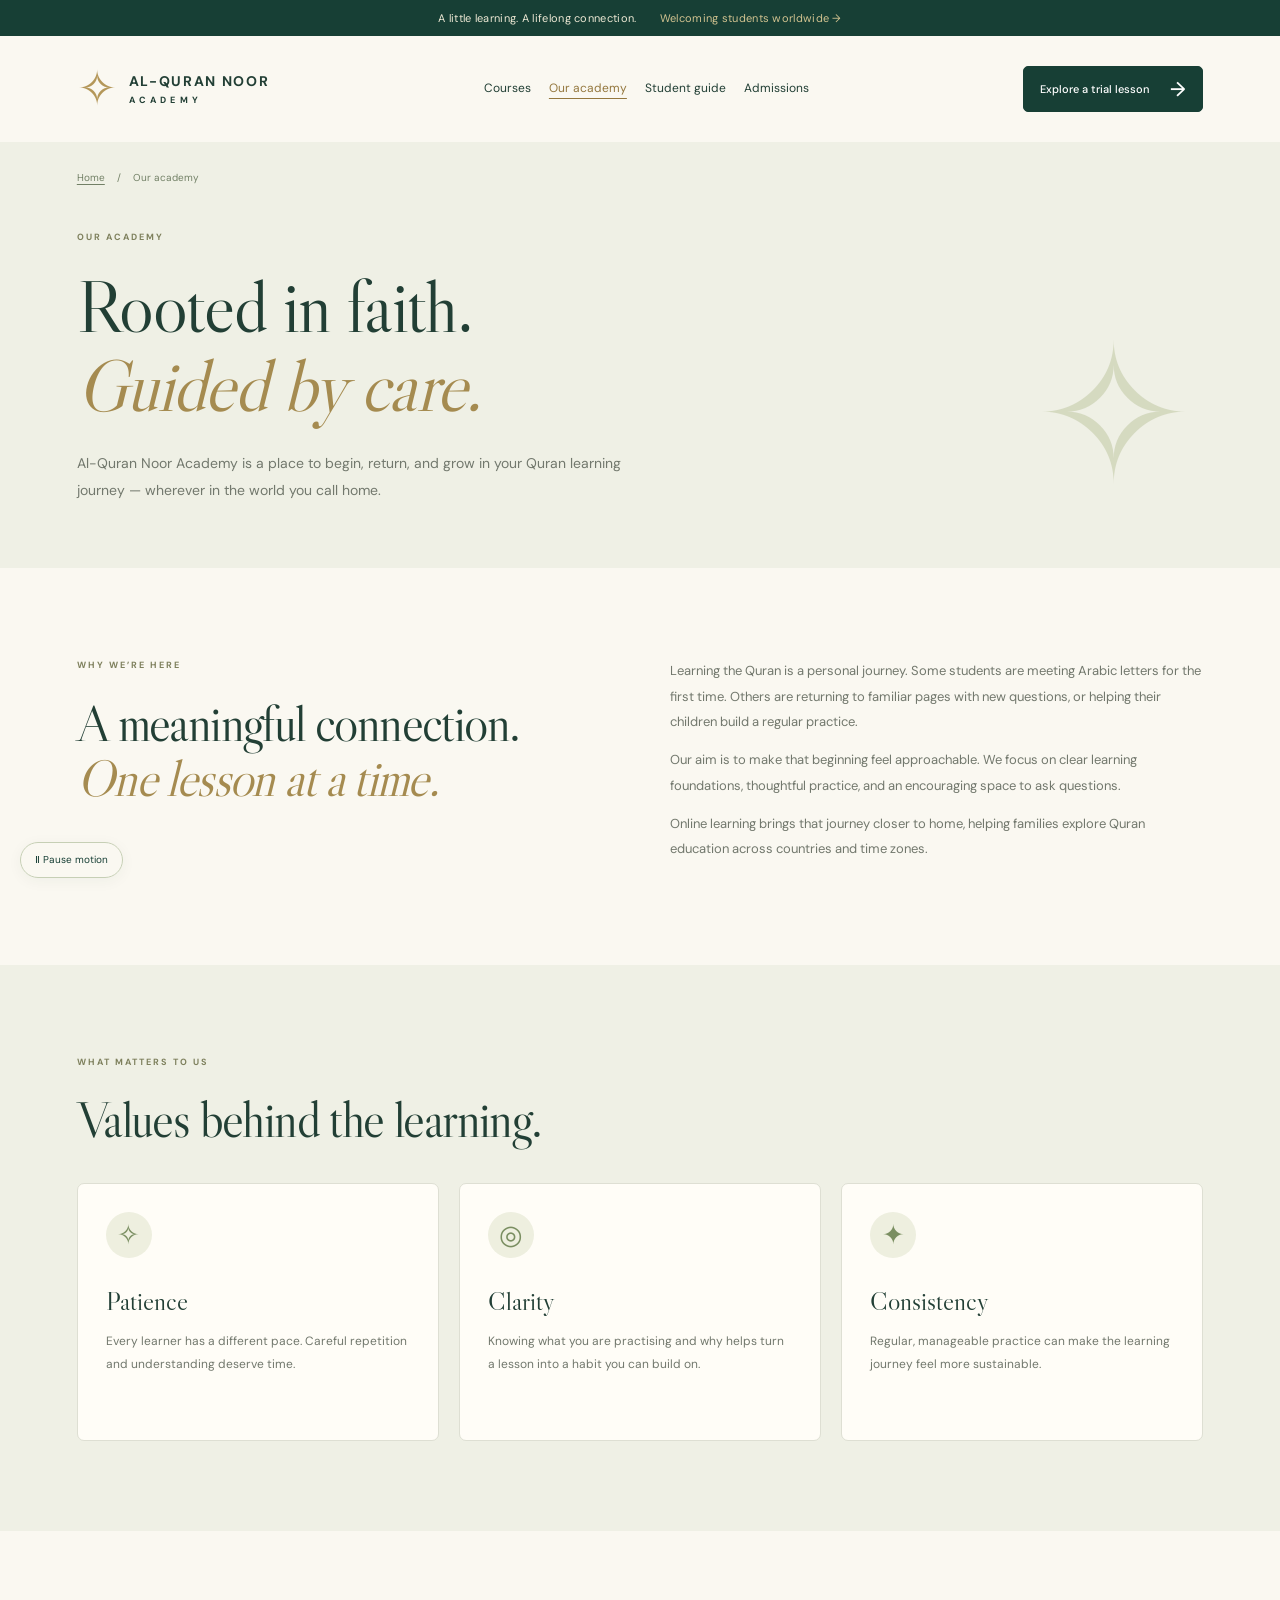
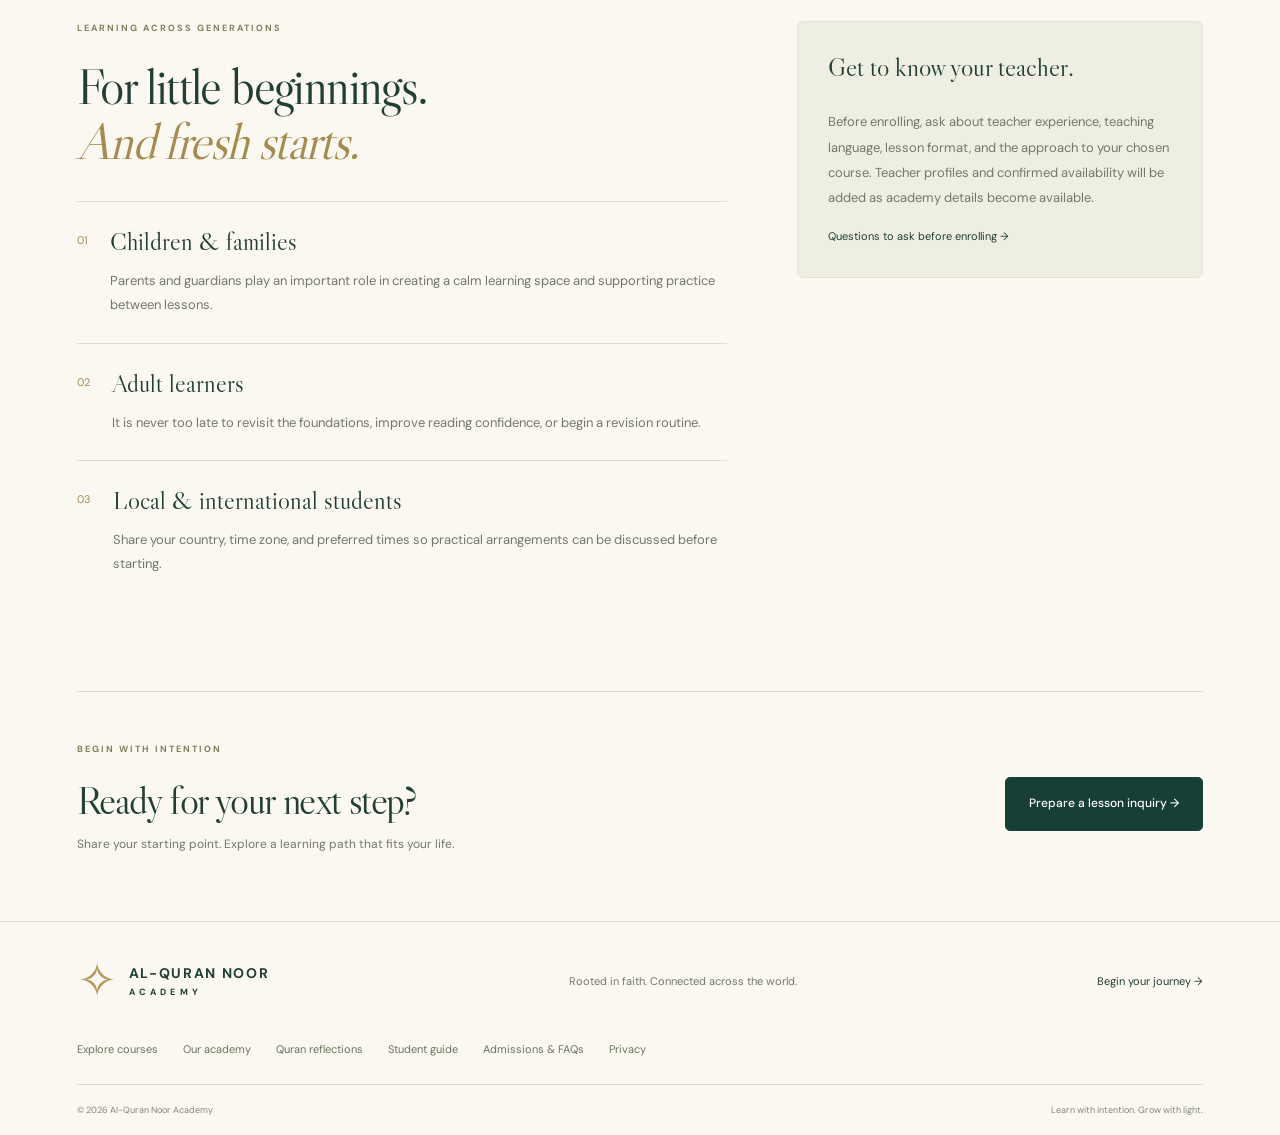
==== commit 968622bc: "Add slow ambient motion and accessible animation controls" ====
--- a/about.html
+++ b/about.html
@@ -1 +1 @@
-<!doctype html><html lang="en"><head><meta charset="utf-8"><meta name="viewport" content="width=device-width, initial-scale=1"><meta name="description" content="Learn about the purpose, values, and learning approach of Al-Quran Noor Academy for children and adult learners worldwide."><meta name="theme-color" content="#133e34"><title>About our academy | Al-Quran Noor Academy</title><link rel="icon" href="favicon.svg" type="image/svg+xml"><link rel="stylesheet" href="styles.css?v=20261018-2"><script src="app.js?v=20261018-2" defer></script></head><body><a class="skip-link" href="#main">Skip to content</a><div class="announcement">A little learning. A lifelong connection. <span>Welcoming students worldwide →</span></div><header class="header wrap"><a class="brand" href="index.html" aria-label="Al-Quran Noor Academy home"><span class="brand-icon">✧</span><span>AL-QURAN NOOR<small>ACADEMY</small></span></a><button class="menu-toggle" aria-expanded="false" aria-controls="navigation">Menu ☰</button><nav id="navigation" aria-label="Main navigation"><a href="courses.html">Courses</a><a aria-current="page" href="about.html">Our academy</a><a href="student-guide.html">Student guide</a><a href="admissions.html">Admissions</a></nav><a class="button small header-cta" href="admissions.html#trial">Explore a trial lesson <span>→</span></a></header><main id="main"><section class="page-hero"><div class="wrap"><div class="breadcrumb"><a href="index.html">Home</a><span>/</span>Our academy</div><p class="eyebrow">OUR ACADEMY</p><h1>Rooted in faith.<br><em>Guided by care.</em></h1><p class="page-intro">Al-Quran Noor Academy is a place to begin, return, and grow in your Quran learning journey — wherever in the world you call home.</p><span class="page-ornament" aria-hidden="true">✧</span></div></section><section class="wrap section about-story"><div><p class="eyebrow">WHY WE’RE HERE</p><h2>A meaningful connection.<br><em>One lesson at a time.</em></h2></div><div class="prose"><p>Learning the Quran is a personal journey. Some students are meeting Arabic letters for the first time. Others are returning to familiar pages with new questions, or helping their children build a regular practice.</p><p>Our aim is to make that beginning feel approachable. We focus on clear learning foundations, thoughtful practice, and an encouraging space to ask questions.</p><p>Online learning brings that journey closer to home, helping families explore Quran education across countries and time zones.</p></div></section><section class="soft-section"><div class="wrap section"><p class="eyebrow">WHAT MATTERS TO US</p><h2>Values behind the learning.</h2><div class="course-grid values-cards"><article class="course-card"><span class="course-icon">✧</span><h3>Patience</h3><p>Every learner has a different pace. Careful repetition and understanding deserve time.</p></article><article class="course-card"><span class="course-icon">◎</span><h3>Clarity</h3><p>Knowing what you are practising and why helps turn a lesson into a habit you can build on.</p></article><article class="course-card"><span class="course-icon">✦</span><h3>Consistency</h3><p>Regular, manageable practice can make the learning journey feel more sustainable.</p></article></div></div></section><section class="wrap section detail-layout"><div><p class="eyebrow">LEARNING ACROSS GENERATIONS</p><h2>For little beginnings.<br><em>And fresh starts.</em></h2><div class="module-list"><article class="module"><span>01</span><div><h3>Children & families</h3><p>Parents and guardians play an important role in creating a calm learning space and supporting practice between lessons.</p></div></article><article class="module"><span>02</span><div><h3>Adult learners</h3><p>It is never too late to revisit the foundations, improve reading confidence, or begin a revision routine.</p></div></article><article class="module"><span>03</span><div><h3>Local & international students</h3><p>Share your country, time zone, and preferred times so practical arrangements can be discussed before starting.</p></div></article></div></div><aside class="reading-panel"><h3>Get to know your teacher.</h3><p>Before enrolling, ask about teacher experience, teaching language, lesson format, and the approach to your chosen course. Teacher profiles and confirmed availability will be added as academy details become available.</p><a class="text-link" href="admissions.html">Questions to ask before enrolling →</a></aside></section><section class="wrap closing-cta"><div><p class="eyebrow">BEGIN WITH INTENTION</p><h2>Ready for your next step?</h2><p>Share your starting point. Explore a learning path that fits your life.</p></div><a class="button" href="admissions.html#trial">Prepare a lesson inquiry →</a></section></main><footer><div class="wrap footer-top"><a class="brand" href="index.html"><span class="brand-icon">✧</span><span>AL-QURAN NOOR<small>ACADEMY</small></span></a><p>Rooted in faith. Connected across the world.</p><a href="admissions.html#trial">Begin your journey →</a></div><div class="wrap footer-links"><a href="courses.html">Explore courses</a><a href="about.html">Our academy</a><a href="index.html#reflections">Quran reflections</a><a href="student-guide.html">Student guide</a><a href="admissions.html">Admissions & FAQs</a><a href="privacy.html">Privacy</a></div><div class="wrap footer-bottom"><span>© <span id="year">2026</span> Al-Quran Noor Academy</span><span>Learn with intention. Grow with light.</span></div></footer></body></html>+<!doctype html><html lang="en"><head><meta charset="utf-8"><meta name="viewport" content="width=device-width, initial-scale=1"><meta name="description" content="Learn about the purpose, values, and learning approach of Al-Quran Noor Academy for children and adult learners worldwide."><meta name="theme-color" content="#133e34"><title>About our academy | Al-Quran Noor Academy</title><link rel="icon" href="favicon.svg" type="image/svg+xml"><link rel="stylesheet" href="styles.css?v=20261018-3"><script src="app.js?v=20261018-3" defer></script></head><body><a class="skip-link" href="#main">Skip to content</a><div class="announcement">A little learning. A lifelong connection. <span>Welcoming students worldwide →</span></div><header class="header wrap"><a class="brand" href="index.html" aria-label="Al-Quran Noor Academy home"><span class="brand-icon">✧</span><span>AL-QURAN NOOR<small>ACADEMY</small></span></a><button class="menu-toggle" aria-expanded="false" aria-controls="navigation">Menu ☰</button><nav id="navigation" aria-label="Main navigation"><a href="courses.html">Courses</a><a aria-current="page" href="about.html">Our academy</a><a href="student-guide.html">Student guide</a><a href="admissions.html">Admissions</a></nav><a class="button small header-cta" href="admissions.html#trial">Explore a trial lesson <span>→</span></a></header><main id="main"><section class="page-hero"><div class="wrap"><div class="breadcrumb"><a href="index.html">Home</a><span>/</span>Our academy</div><p class="eyebrow">OUR ACADEMY</p><h1>Rooted in faith.<br><em>Guided by care.</em></h1><p class="page-intro">Al-Quran Noor Academy is a place to begin, return, and grow in your Quran learning journey — wherever in the world you call home.</p><span class="page-ornament" aria-hidden="true">✧</span></div></section><section class="wrap section about-story"><div><p class="eyebrow">WHY WE’RE HERE</p><h2>A meaningful connection.<br><em>One lesson at a time.</em></h2></div><div class="prose"><p>Learning the Quran is a personal journey. Some students are meeting Arabic letters for the first time. Others are returning to familiar pages with new questions, or helping their children build a regular practice.</p><p>Our aim is to make that beginning feel approachable. We focus on clear learning foundations, thoughtful practice, and an encouraging space to ask questions.</p><p>Online learning brings that journey closer to home, helping families explore Quran education across countries and time zones.</p></div></section><section class="soft-section"><div class="wrap section"><p class="eyebrow">WHAT MATTERS TO US</p><h2>Values behind the learning.</h2><div class="course-grid values-cards"><article class="course-card"><span class="course-icon">✧</span><h3>Patience</h3><p>Every learner has a different pace. Careful repetition and understanding deserve time.</p></article><article class="course-card"><span class="course-icon">◎</span><h3>Clarity</h3><p>Knowing what you are practising and why helps turn a lesson into a habit you can build on.</p></article><article class="course-card"><span class="course-icon">✦</span><h3>Consistency</h3><p>Regular, manageable practice can make the learning journey feel more sustainable.</p></article></div></div></section><section class="wrap section detail-layout"><div><p class="eyebrow">LEARNING ACROSS GENERATIONS</p><h2>For little beginnings.<br><em>And fresh starts.</em></h2><div class="module-list"><article class="module"><span>01</span><div><h3>Children & families</h3><p>Parents and guardians play an important role in creating a calm learning space and supporting practice between lessons.</p></div></article><article class="module"><span>02</span><div><h3>Adult learners</h3><p>It is never too late to revisit the foundations, improve reading confidence, or begin a revision routine.</p></div></article><article class="module"><span>03</span><div><h3>Local & international students</h3><p>Share your country, time zone, and preferred times so practical arrangements can be discussed before starting.</p></div></article></div></div><aside class="reading-panel"><h3>Get to know your teacher.</h3><p>Before enrolling, ask about teacher experience, teaching language, lesson format, and the approach to your chosen course. Teacher profiles and confirmed availability will be added as academy details become available.</p><a class="text-link" href="admissions.html">Questions to ask before enrolling →</a></aside></section><section class="wrap closing-cta"><div><p class="eyebrow">BEGIN WITH INTENTION</p><h2>Ready for your next step?</h2><p>Share your starting point. Explore a learning path that fits your life.</p></div><a class="button" href="admissions.html#trial">Prepare a lesson inquiry →</a></section></main><footer><div class="wrap footer-top"><a class="brand" href="index.html"><span class="brand-icon">✧</span><span>AL-QURAN NOOR<small>ACADEMY</small></span></a><p>Rooted in faith. Connected across the world.</p><a href="admissions.html#trial">Begin your journey →</a></div><div class="wrap footer-links"><a href="courses.html">Explore courses</a><a href="about.html">Our academy</a><a href="index.html#reflections">Quran reflections</a><a href="student-guide.html">Student guide</a><a href="admissions.html">Admissions & FAQs</a><a href="privacy.html">Privacy</a></div><div class="wrap footer-bottom"><span>© <span id="year">2026</span> Al-Quran Noor Academy</span><span>Learn with intention. Grow with light.</span></div></footer></body></html>
--- a/styles.css
+++ b/styles.css
@@ -6,3 +6,5 @@
 /* Gentle motion and Quran reflections */
 body::before{content:'';position:fixed;top:0;left:0;right:0;height:3px;z-index:30;background:#b9a16b;transform:scaleX(var(--reading-progress,0));transform-origin:left;pointer-events:none}.course-card,.explore-card,.module,.steps article,.approach-item,.quote-art,.reading-panel,.center-heading,.section-heading,.reflection-shell{transition:opacity .65s ease,transform .65s cubic-bezier(.2,.7,.2,1)}.reveal-pending{opacity:0;transform:translateY(22px)}.course-card:hover{box-shadow:0 12px 30px #173f350b}.course-icon{transition:transform .3s ease}.course-card:hover .course-icon{transform:rotate(-6deg)}.hero-art .star-one{animation:noor-float 4s ease-in-out 1}.hero-art .star-two{animation:noor-float 4.5s ease-in-out 1}.hero-art .sun{animation:noor-glow 4s ease-in-out 1}.hero-copy{animation:noor-arrive .8s ease both}.hero-art{animation:noor-arrive 1s ease both}@keyframes noor-float{0%,100%{transform:translateY(0)}50%{transform:translateY(-9px)}}@keyframes noor-glow{0%,100%{box-shadow:0 0 60px #faf2c9}50%{box-shadow:0 0 85px #faf2c9}}@keyframes noor-arrive{from{opacity:0;transform:translateY(14px)}to{opacity:1;transform:translateY(0)}}.quran-reflections{background:#e9eddf;background-image:radial-gradient(#87977320 .8px,transparent .8px);background-size:20px 20px}.reflection-intro{color:var(--muted);font-size:12px;margin:20px 0 0}.reflection-shell{max-width:850px;margin:35px auto 0;text-align:center;position:relative;border:1px solid #cbd4bc;border-radius:100px 100px 8px 8px;padding:35px 50px;background:#faf8f1ef}.reflection-rosette{font-size:35px;color:#a18b50;display:block;line-height:1.5}.reflection-slide{margin:12px 0 0;animation:noor-arrive .35s ease}.reflection-slide blockquote{margin:0}.verse-arabic{font-family:'Traditional Arabic','Noto Naskh Arabic','Amiri',Georgia,serif;font-size:clamp(29px,3.6vw,48px);line-height:2.2;color:var(--green);margin:20px 0;overflow-wrap:anywhere}.verse-translation{font-family:'Libre Caslon Display',Georgia,serif;font-size:28px;line-height:1.45;margin:0 auto 20px;max-width:620px}.reflection-slide figcaption{font-size:10px;font-weight:600;letter-spacing:.5px}.reflection-slide figcaption span{color:#7d866c;margin-left:8px;font-weight:400}.reflection-prompt{font-size:12px;color:#748066;max-width:490px;margin:24px auto;line-height:1.9}.reflection-controls{display:flex;align-items:center;justify-content:center;gap:24px;margin:25px 0}.reflection-controls[hidden],.reflection-slide[hidden],.back-to-top[hidden]{display:none}.reflection-controls button{border:1px solid #c6cfb5;background:transparent;border-radius:50%;color:var(--green);width:40px;height:40px;cursor:pointer;font-size:20px;transition:background .2s,transform .2s}.reflection-controls button:hover{background:#e3e8d7;transform:translateY(-2px)}#reflection-count{font-size:11px;color:#7b856b;font-variant-numeric:tabular-nums}.translation-note{font-size:9px;line-height:1.8;color:#7c846f;max-width:500px;margin:20px auto 0}.back-to-top{position:fixed;bottom:24px;right:24px;z-index:10;width:43px;height:43px;border:1px solid #b8c3a5;border-radius:50%;background:var(--green);color:#f7f2df;font-size:20px;cursor:pointer;box-shadow:0 5px 20px #173f3520}.reflection-guide-link{margin:0 0 45px}.reflection-guide-link .text-link{display:inline-block;margin-top:12px}@media(max-width:700px){.reflection-shell{padding:25px 20px;border-radius:55px 55px 7px 7px}.verse-arabic{font-size:30px;margin:18px 0;line-height:2.3}.verse-translation{font-size:25px}.reflection-prompt{font-size:11px}.back-to-top{bottom:18px;right:16px;width:38px;height:38px}.reflection-slide figcaption span{display:block;margin:5px 0 0}}@media(prefers-reduced-motion:reduce){*,*::before,*::after{animation:none!important;transition:none!important}.reveal-pending{opacity:1;transform:none}}
 .reflection-shortcut{display:inline-flex;gap:12px;align-items:center;margin-top:23px;font-size:12px;color:#63734c;border-bottom:1px solid #bcc6a8;padding-bottom:5px}.reflection-shortcut:hover{color:var(--green)}.reflection-controls button{width:auto;min-width:90px;border-radius:22px;font-size:12px;padding:8px 14px}.back-to-top{width:auto;min-width:66px;border-radius:24px;padding:0 12px;font-size:12px}body::before{height:5px}nav{gap:18px}@media(max-width:1000px) and (min-width:701px){nav{gap:12px;font-size:11px}}
+/* Slow, optional ambient motion */
+.course-card,.explore-card,.module,.steps article,.approach-item,.quote-art,.reading-panel,.center-heading,.section-heading,.reflection-shell{transition:opacity 1.25s ease var(--reveal-delay,0ms),transform 1.25s cubic-bezier(.16,1,.3,1) var(--reveal-delay,0ms),box-shadow .7s ease}.reveal-pending{transform:translateY(30px)}.hero-copy{animation:noor-arrive 1.6s cubic-bezier(.16,1,.3,1) both}.hero-art{animation:noor-arrive 2s cubic-bezier(.16,1,.3,1) both}.hero-art .star-one{animation:noor-float 12s ease-in-out infinite}.hero-art .star-two{animation:noor-float 15s ease-in-out infinite}.hero-art .sun{animation:noor-glow 14s ease-in-out infinite}.hero-art .quran{animation:noor-book-float 13s ease-in-out infinite}.page-ornament{animation:noor-ornament-drift 18s ease-in-out infinite}.reflection-rosette{animation:noor-rosette-turn 38s linear infinite}.reflection-slide{animation:noor-arrive 1.1s cubic-bezier(.16,1,.3,1)}.button{transition:background .6s ease,transform .6s cubic-bezier(.16,1,.3,1),box-shadow .6s ease}.button:hover{transform:translateY(-3px);box-shadow:0 8px 24px #173f3518}.course-icon{transition:transform .8s cubic-bezier(.16,1,.3,1)}.course-card:hover .course-icon{transform:rotate(-9deg) scale(1.06)}.explore-card:hover{transform:translateY(-7px)}nav a{position:relative}nav a::after{content:'';position:absolute;bottom:-5px;left:0;right:0;height:1px;background:#a58b50;transform:scaleX(0);transform-origin:left;transition:transform .65s ease}nav a:hover::after{transform:scaleX(1)}.motion-toggle{position:fixed;bottom:22px;left:20px;z-index:15;border:1px solid #c6cfb5;background:#faf8f1f5;color:var(--green);border-radius:22px;padding:9px 14px;font-size:10px;cursor:pointer;box-shadow:0 3px 15px #173f350c}.motion-toggle:disabled{cursor:default}.motion-paused *, .motion-paused *::before,.motion-paused *::after{animation-play-state:paused!important;transition:none!important}.motion-paused .reveal-pending{opacity:1;transform:none}.motion-paused .hero-copy,.motion-paused .hero-art,.motion-paused .reflection-slide{animation:none!important;opacity:1;transform:none}.motion-paused{scroll-behavior:auto}@keyframes noor-book-float{0%,100%{transform:translateY(0)}50%{transform:translateY(-7px)}}@keyframes noor-ornament-drift{0%,100%{transform:translateY(0) rotate(0)}50%{transform:translateY(-12px) rotate(8deg)}}@keyframes noor-rosette-turn{to{transform:rotate(360deg)}}@media(max-width:700px){.motion-toggle{bottom:18px;left:12px;padding:8px 11px;font-size:9px}}@media(prefers-reduced-motion:reduce){*,*::before,*::after{animation:none!important;transition:none!important}.reveal-pending{opacity:1;transform:none}}
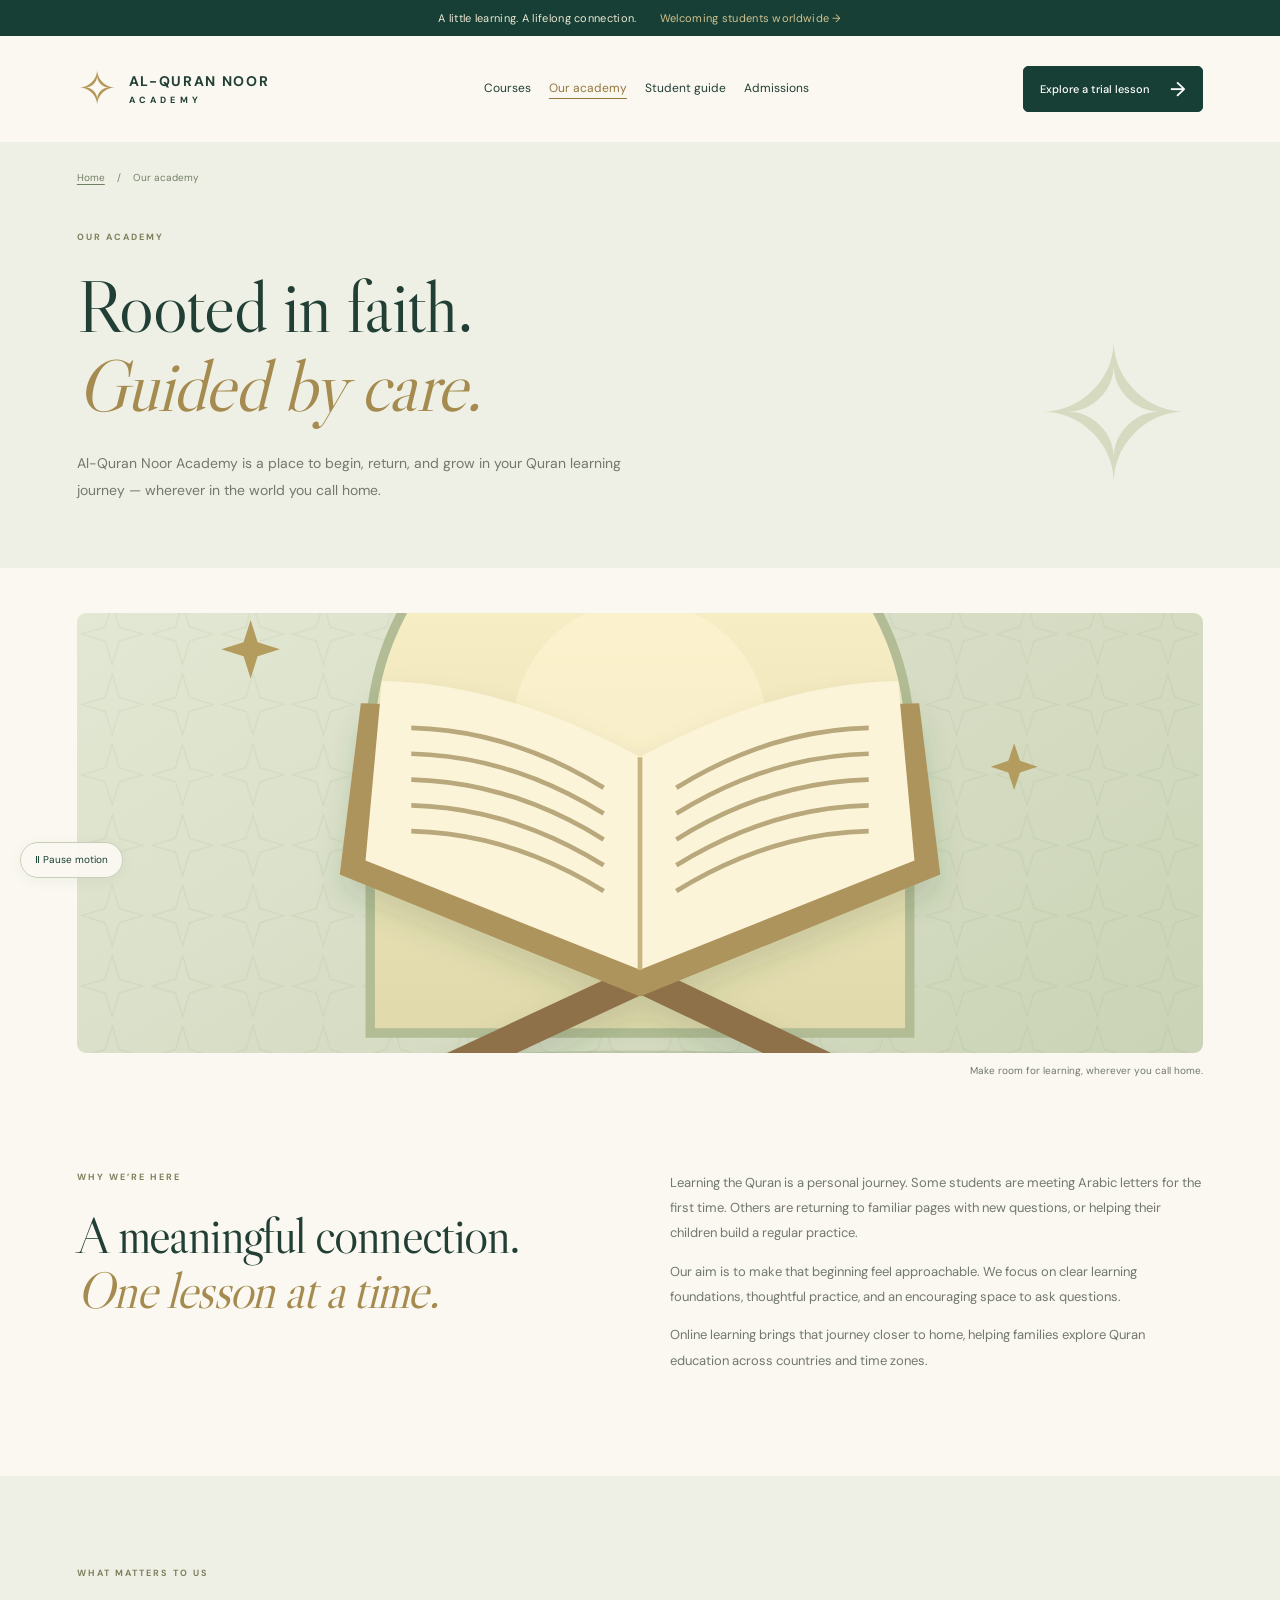
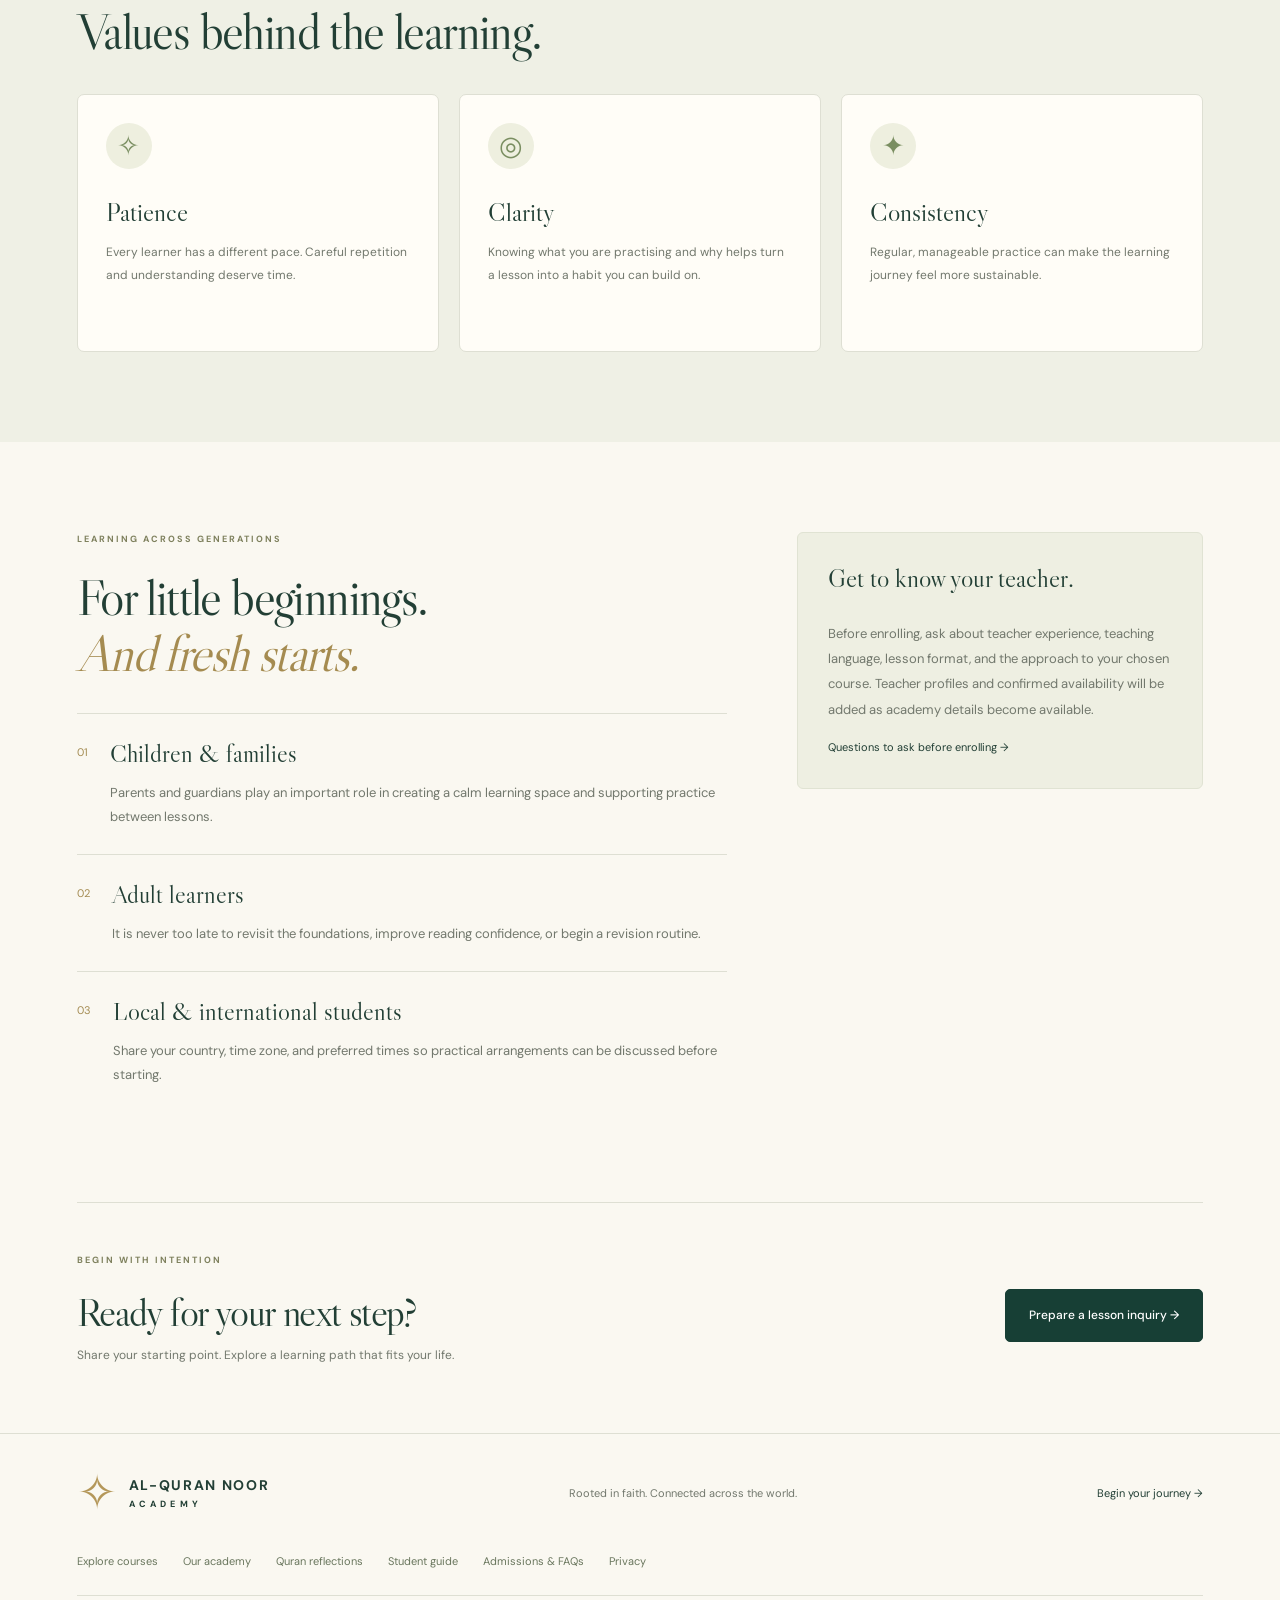
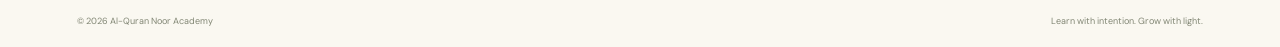
==== commit 5a0bd530: "Add original Quran study and online learning illustrations" ====
--- a/about.html
+++ b/about.html
@@ -1 +1 @@
-<!doctype html><html lang="en"><head><meta charset="utf-8"><meta name="viewport" content="width=device-width, initial-scale=1"><meta name="description" content="Learn about the purpose, values, and learning approach of Al-Quran Noor Academy for children and adult learners worldwide."><meta name="theme-color" content="#133e34"><title>About our academy | Al-Quran Noor Academy</title><link rel="icon" href="favicon.svg" type="image/svg+xml"><link rel="stylesheet" href="styles.css?v=20261018-3"><script src="app.js?v=20261018-3" defer></script></head><body><a class="skip-link" href="#main">Skip to content</a><div class="announcement">A little learning. A lifelong connection. <span>Welcoming students worldwide →</span></div><header class="header wrap"><a class="brand" href="index.html" aria-label="Al-Quran Noor Academy home"><span class="brand-icon">✧</span><span>AL-QURAN NOOR<small>ACADEMY</small></span></a><button class="menu-toggle" aria-expanded="false" aria-controls="navigation">Menu ☰</button><nav id="navigation" aria-label="Main navigation"><a href="courses.html">Courses</a><a aria-current="page" href="about.html">Our academy</a><a href="student-guide.html">Student guide</a><a href="admissions.html">Admissions</a></nav><a class="button small header-cta" href="admissions.html#trial">Explore a trial lesson <span>→</span></a></header><main id="main"><section class="page-hero"><div class="wrap"><div class="breadcrumb"><a href="index.html">Home</a><span>/</span>Our academy</div><p class="eyebrow">OUR ACADEMY</p><h1>Rooted in faith.<br><em>Guided by care.</em></h1><p class="page-intro">Al-Quran Noor Academy is a place to begin, return, and grow in your Quran learning journey — wherever in the world you call home.</p><span class="page-ornament" aria-hidden="true">✧</span></div></section><section class="wrap section about-story"><div><p class="eyebrow">WHY WE’RE HERE</p><h2>A meaningful connection.<br><em>One lesson at a time.</em></h2></div><div class="prose"><p>Learning the Quran is a personal journey. Some students are meeting Arabic letters for the first time. Others are returning to familiar pages with new questions, or helping their children build a regular practice.</p><p>Our aim is to make that beginning feel approachable. We focus on clear learning foundations, thoughtful practice, and an encouraging space to ask questions.</p><p>Online learning brings that journey closer to home, helping families explore Quran education across countries and time zones.</p></div></section><section class="soft-section"><div class="wrap section"><p class="eyebrow">WHAT MATTERS TO US</p><h2>Values behind the learning.</h2><div class="course-grid values-cards"><article class="course-card"><span class="course-icon">✧</span><h3>Patience</h3><p>Every learner has a different pace. Careful repetition and understanding deserve time.</p></article><article class="course-card"><span class="course-icon">◎</span><h3>Clarity</h3><p>Knowing what you are practising and why helps turn a lesson into a habit you can build on.</p></article><article class="course-card"><span class="course-icon">✦</span><h3>Consistency</h3><p>Regular, manageable practice can make the learning journey feel more sustainable.</p></article></div></div></section><section class="wrap section detail-layout"><div><p class="eyebrow">LEARNING ACROSS GENERATIONS</p><h2>For little beginnings.<br><em>And fresh starts.</em></h2><div class="module-list"><article class="module"><span>01</span><div><h3>Children & families</h3><p>Parents and guardians play an important role in creating a calm learning space and supporting practice between lessons.</p></div></article><article class="module"><span>02</span><div><h3>Adult learners</h3><p>It is never too late to revisit the foundations, improve reading confidence, or begin a revision routine.</p></div></article><article class="module"><span>03</span><div><h3>Local & international students</h3><p>Share your country, time zone, and preferred times so practical arrangements can be discussed before starting.</p></div></article></div></div><aside class="reading-panel"><h3>Get to know your teacher.</h3><p>Before enrolling, ask about teacher experience, teaching language, lesson format, and the approach to your chosen course. Teacher profiles and confirmed availability will be added as academy details become available.</p><a class="text-link" href="admissions.html">Questions to ask before enrolling →</a></aside></section><section class="wrap closing-cta"><div><p class="eyebrow">BEGIN WITH INTENTION</p><h2>Ready for your next step?</h2><p>Share your starting point. Explore a learning path that fits your life.</p></div><a class="button" href="admissions.html#trial">Prepare a lesson inquiry →</a></section></main><footer><div class="wrap footer-top"><a class="brand" href="index.html"><span class="brand-icon">✧</span><span>AL-QURAN NOOR<small>ACADEMY</small></span></a><p>Rooted in faith. Connected across the world.</p><a href="admissions.html#trial">Begin your journey →</a></div><div class="wrap footer-links"><a href="courses.html">Explore courses</a><a href="about.html">Our academy</a><a href="index.html#reflections">Quran reflections</a><a href="student-guide.html">Student guide</a><a href="admissions.html">Admissions & FAQs</a><a href="privacy.html">Privacy</a></div><div class="wrap footer-bottom"><span>© <span id="year">2026</span> Al-Quran Noor Academy</span><span>Learn with intention. Grow with light.</span></div></footer></body></html>+<!doctype html><html lang="en"><head><meta charset="utf-8"><meta name="viewport" content="width=device-width, initial-scale=1"><meta name="description" content="Learn about the purpose, values, and learning approach of Al-Quran Noor Academy for children and adult learners worldwide."><meta name="theme-color" content="#133e34"><title>About our academy | Al-Quran Noor Academy</title><link rel="icon" href="favicon.svg" type="image/svg+xml"><link rel="stylesheet" href="styles.css?v=20261018-4"><script src="app.js?v=20261018-4" defer></script></head><body><a class="skip-link" href="#main">Skip to content</a><div class="announcement">A little learning. A lifelong connection. <span>Welcoming students worldwide →</span></div><header class="header wrap"><a class="brand" href="index.html" aria-label="Al-Quran Noor Academy home"><span class="brand-icon">✧</span><span>AL-QURAN NOOR<small>ACADEMY</small></span></a><button class="menu-toggle" aria-expanded="false" aria-controls="navigation">Menu ☰</button><nav id="navigation" aria-label="Main navigation"><a href="courses.html">Courses</a><a aria-current="page" href="about.html">Our academy</a><a href="student-guide.html">Student guide</a><a href="admissions.html">Admissions</a></nav><a class="button small header-cta" href="admissions.html#trial">Explore a trial lesson <span>→</span></a></header><main id="main"><section class="page-hero"><div class="wrap"><div class="breadcrumb"><a href="index.html">Home</a><span>/</span>Our academy</div><p class="eyebrow">OUR ACADEMY</p><h1>Rooted in faith.<br><em>Guided by care.</em></h1><p class="page-intro">Al-Quran Noor Academy is a place to begin, return, and grow in your Quran learning journey — wherever in the world you call home.</p><span class="page-ornament" aria-hidden="true">✧</span></div></section><figure class="wrap editorial-image"><img src="assets/quran-study.svg" alt="An open Quran on a wooden stand in a softly lit archway" width="960" height="640" loading="lazy"><figcaption>Make room for learning, wherever you call home.</figcaption></figure><section class="wrap section about-story"><div><p class="eyebrow">WHY WE’RE HERE</p><h2>A meaningful connection.<br><em>One lesson at a time.</em></h2></div><div class="prose"><p>Learning the Quran is a personal journey. Some students are meeting Arabic letters for the first time. Others are returning to familiar pages with new questions, or helping their children build a regular practice.</p><p>Our aim is to make that beginning feel approachable. We focus on clear learning foundations, thoughtful practice, and an encouraging space to ask questions.</p><p>Online learning brings that journey closer to home, helping families explore Quran education across countries and time zones.</p></div></section><section class="soft-section"><div class="wrap section"><p class="eyebrow">WHAT MATTERS TO US</p><h2>Values behind the learning.</h2><div class="course-grid values-cards"><article class="course-card"><span class="course-icon">✧</span><h3>Patience</h3><p>Every learner has a different pace. Careful repetition and understanding deserve time.</p></article><article class="course-card"><span class="course-icon">◎</span><h3>Clarity</h3><p>Knowing what you are practising and why helps turn a lesson into a habit you can build on.</p></article><article class="course-card"><span class="course-icon">✦</span><h3>Consistency</h3><p>Regular, manageable practice can make the learning journey feel more sustainable.</p></article></div></div></section><section class="wrap section detail-layout"><div><p class="eyebrow">LEARNING ACROSS GENERATIONS</p><h2>For little beginnings.<br><em>And fresh starts.</em></h2><div class="module-list"><article class="module"><span>01</span><div><h3>Children & families</h3><p>Parents and guardians play an important role in creating a calm learning space and supporting practice between lessons.</p></div></article><article class="module"><span>02</span><div><h3>Adult learners</h3><p>It is never too late to revisit the foundations, improve reading confidence, or begin a revision routine.</p></div></article><article class="module"><span>03</span><div><h3>Local & international students</h3><p>Share your country, time zone, and preferred times so practical arrangements can be discussed before starting.</p></div></article></div></div><aside class="reading-panel"><h3>Get to know your teacher.</h3><p>Before enrolling, ask about teacher experience, teaching language, lesson format, and the approach to your chosen course. Teacher profiles and confirmed availability will be added as academy details become available.</p><a class="text-link" href="admissions.html">Questions to ask before enrolling →</a></aside></section><section class="wrap closing-cta"><div><p class="eyebrow">BEGIN WITH INTENTION</p><h2>Ready for your next step?</h2><p>Share your starting point. Explore a learning path that fits your life.</p></div><a class="button" href="admissions.html#trial">Prepare a lesson inquiry →</a></section></main><footer><div class="wrap footer-top"><a class="brand" href="index.html"><span class="brand-icon">✧</span><span>AL-QURAN NOOR<small>ACADEMY</small></span></a><p>Rooted in faith. Connected across the world.</p><a href="admissions.html#trial">Begin your journey →</a></div><div class="wrap footer-links"><a href="courses.html">Explore courses</a><a href="about.html">Our academy</a><a href="index.html#reflections">Quran reflections</a><a href="student-guide.html">Student guide</a><a href="admissions.html">Admissions & FAQs</a><a href="privacy.html">Privacy</a></div><div class="wrap footer-bottom"><span>© <span id="year">2026</span> Al-Quran Noor Academy</span><span>Learn with intention. Grow with light.</span></div></footer></body></html>
--- a/styles.css
+++ b/styles.css
@@ -8,3 +8,4 @@
 .reflection-shortcut{display:inline-flex;gap:12px;align-items:center;margin-top:23px;font-size:12px;color:#63734c;border-bottom:1px solid #bcc6a8;padding-bottom:5px}.reflection-shortcut:hover{color:var(--green)}.reflection-controls button{width:auto;min-width:90px;border-radius:22px;font-size:12px;padding:8px 14px}.back-to-top{width:auto;min-width:66px;border-radius:24px;padding:0 12px;font-size:12px}body::before{height:5px}nav{gap:18px}@media(max-width:1000px) and (min-width:701px){nav{gap:12px;font-size:11px}}
 /* Slow, optional ambient motion */
 .course-card,.explore-card,.module,.steps article,.approach-item,.quote-art,.reading-panel,.center-heading,.section-heading,.reflection-shell{transition:opacity 1.25s ease var(--reveal-delay,0ms),transform 1.25s cubic-bezier(.16,1,.3,1) var(--reveal-delay,0ms),box-shadow .7s ease}.reveal-pending{transform:translateY(30px)}.hero-copy{animation:noor-arrive 1.6s cubic-bezier(.16,1,.3,1) both}.hero-art{animation:noor-arrive 2s cubic-bezier(.16,1,.3,1) both}.hero-art .star-one{animation:noor-float 12s ease-in-out infinite}.hero-art .star-two{animation:noor-float 15s ease-in-out infinite}.hero-art .sun{animation:noor-glow 14s ease-in-out infinite}.hero-art .quran{animation:noor-book-float 13s ease-in-out infinite}.page-ornament{animation:noor-ornament-drift 18s ease-in-out infinite}.reflection-rosette{animation:noor-rosette-turn 38s linear infinite}.reflection-slide{animation:noor-arrive 1.1s cubic-bezier(.16,1,.3,1)}.button{transition:background .6s ease,transform .6s cubic-bezier(.16,1,.3,1),box-shadow .6s ease}.button:hover{transform:translateY(-3px);box-shadow:0 8px 24px #173f3518}.course-icon{transition:transform .8s cubic-bezier(.16,1,.3,1)}.course-card:hover .course-icon{transform:rotate(-9deg) scale(1.06)}.explore-card:hover{transform:translateY(-7px)}nav a{position:relative}nav a::after{content:'';position:absolute;bottom:-5px;left:0;right:0;height:1px;background:#a58b50;transform:scaleX(0);transform-origin:left;transition:transform .65s ease}nav a:hover::after{transform:scaleX(1)}.motion-toggle{position:fixed;bottom:22px;left:20px;z-index:15;border:1px solid #c6cfb5;background:#faf8f1f5;color:var(--green);border-radius:22px;padding:9px 14px;font-size:10px;cursor:pointer;box-shadow:0 3px 15px #173f350c}.motion-toggle:disabled{cursor:default}.motion-paused *, .motion-paused *::before,.motion-paused *::after{animation-play-state:paused!important;transition:none!important}.motion-paused .reveal-pending{opacity:1;transform:none}.motion-paused .hero-copy,.motion-paused .hero-art,.motion-paused .reflection-slide{animation:none!important;opacity:1;transform:none}.motion-paused{scroll-behavior:auto}@keyframes noor-book-float{0%,100%{transform:translateY(0)}50%{transform:translateY(-7px)}}@keyframes noor-ornament-drift{0%,100%{transform:translateY(0) rotate(0)}50%{transform:translateY(-12px) rotate(8deg)}}@keyframes noor-rosette-turn{to{transform:rotate(360deg)}}@media(max-width:700px){.motion-toggle{bottom:18px;left:12px;padding:8px 11px;font-size:9px}}@media(prefers-reduced-motion:reduce){*,*::before,*::after{animation:none!important;transition:none!important}.reveal-pending{opacity:1;transform:none}}
+.explore-image{display:block;width:calc(100% + 60px);max-width:none;height:auto;aspect-ratio:3/2;object-fit:cover;margin:-30px -30px 26px;border-radius:6px 6px 0 0;transition:filter .8s ease}.explore-card:hover .explore-image{filter:brightness(1.035)}.editorial-image{margin-top:45px;margin-bottom:0}.editorial-image img{display:block;width:100%;height:auto;max-height:440px;object-fit:cover;border-radius:9px}.editorial-image figcaption{font-size:10px;color:var(--muted);padding-top:10px;text-align:right}@media(max-width:700px){.editorial-image{margin-top:30px}.editorial-image img{max-height:none}.editorial-image figcaption{text-align:center}}
